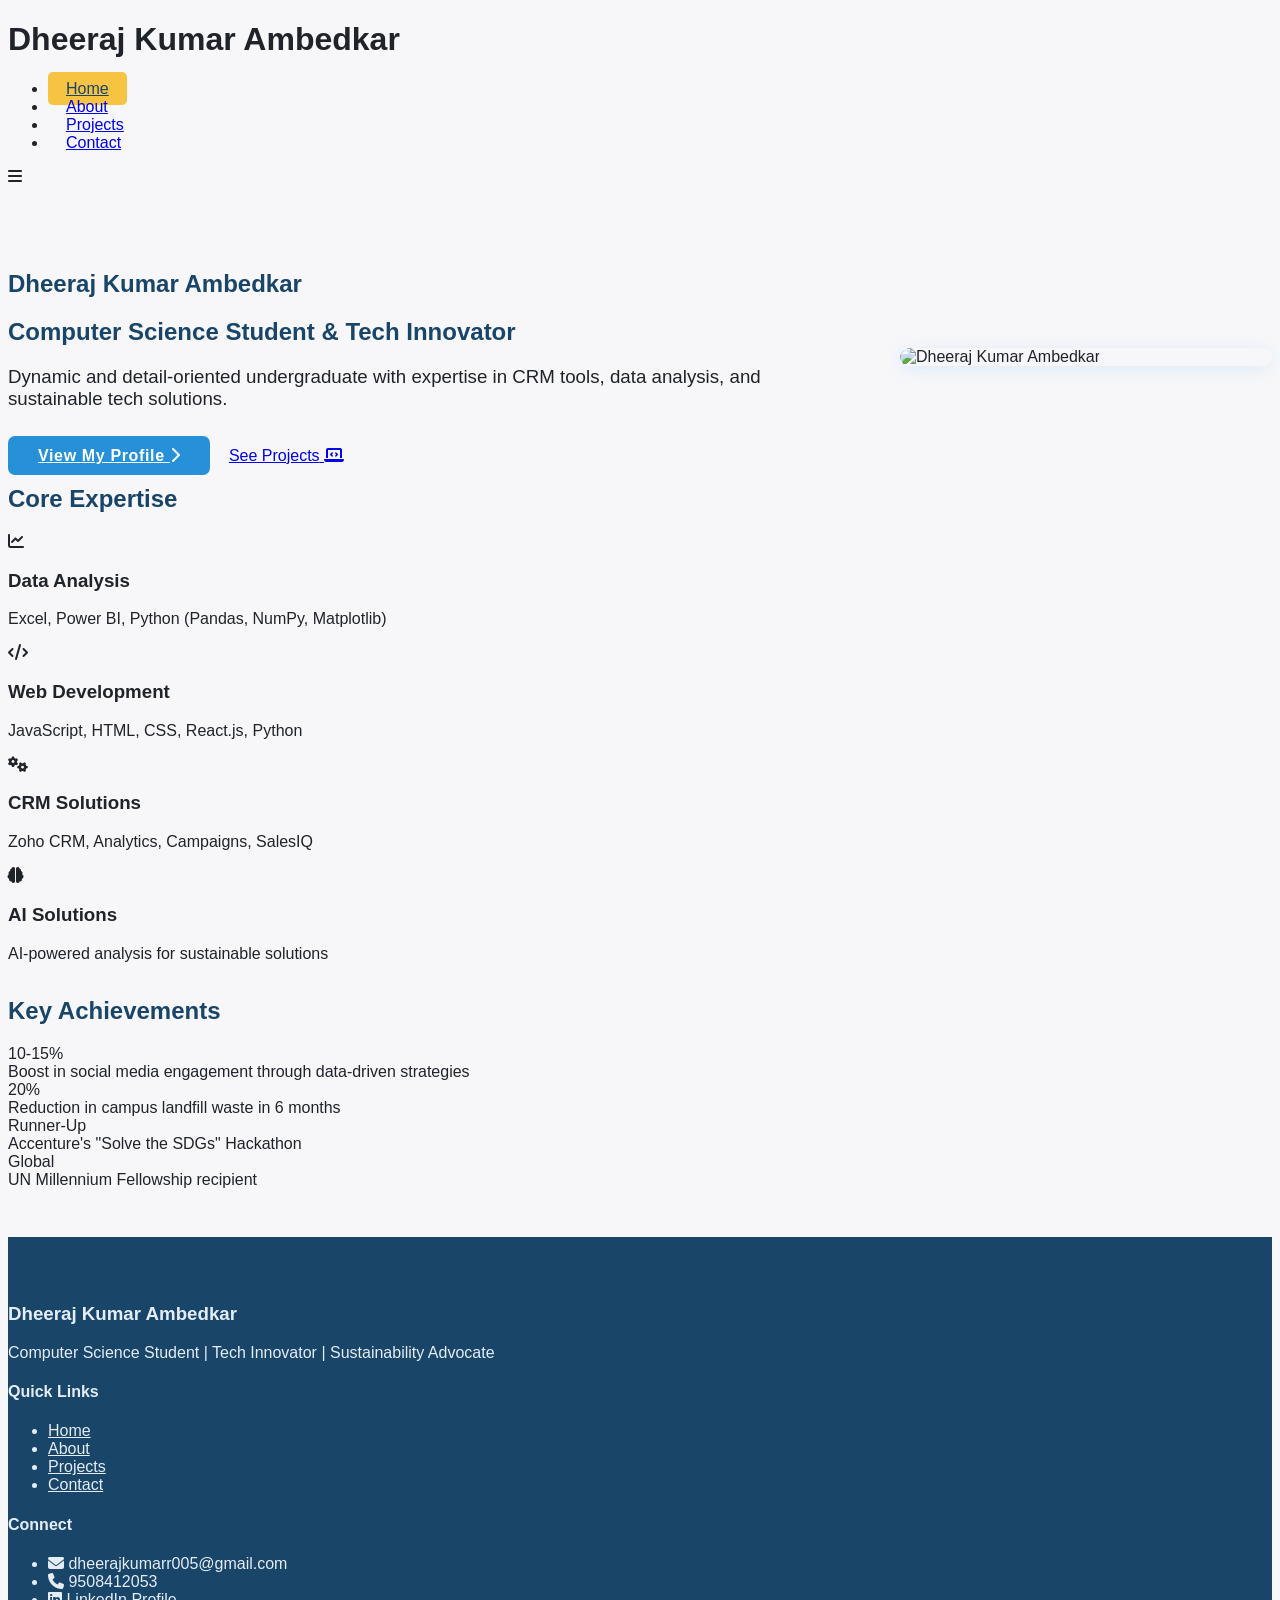
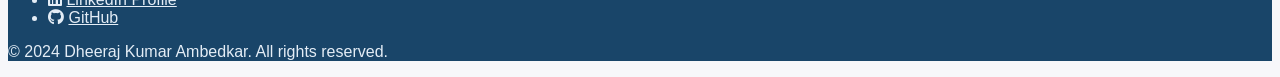
==== index.html @ 87bb470b "Home page overhaul: professional card layout for all hero, expertise, key achievements sections. Uni" ====
<!DOCTYPE html>
<html lang="en">
<head>
    <meta charset="UTF-8">
    <meta name="viewport" content="width=device-width, initial-scale=1.0">
    <title>Dheeraj Kumar Ambedkar | Portfolio</title>
    <link rel="stylesheet" href="https://cdnjs.cloudflare.com/ajax/libs/font-awesome/6.4.0/css/all.min.css">
    <link rel="stylesheet" href="css/style.css">
</head>
<body>
<header class="professional-header">
    <div class="container">
        <div id="branding">
            <h1><span class="highlight">Dheeraj Kumar</span> Ambedkar</h1>
        </div>
        <nav>
            <ul>
                <li class="current"><a href="index.html">Home</a></li>
                <li><a href="about.html">About</a></li>
                <li><a href="projects.html">Projects</a></li>
                <li><a href="contact.html">Contact</a></li>
            </ul>
        </nav>
        <div class="mobile-menu-toggle">
            <i class="fas fa-bars"></i>
        </div>
    </div>
</header>
<main>
    <section id="hero" class="card" style="margin-top: 64px;">
        <div class="container hero-section-flex" style="display:flex;flex-wrap:wrap;align-items:center;gap:48px;">
            <div class="hero-content" style="flex:1;min-width:280px;">
                <h1 class="section-title" style="margin-bottom: 0.7em;">Dheeraj Kumar Ambedkar</h1>
                <h2 style="color:#194569;">Computer Science Student & Tech Innovator</h2>
                <p class="hero-summary" style="font-size:1.17rem;margin-bottom:2em;">Dynamic and detail-oriented undergraduate with expertise in CRM tools, data analysis, and sustainable tech solutions.</p>
                <div class="hero-cta">
                    <a href="about.html" class="btn-primary btn-glow" style="margin-right:14px;"><span>View My Profile</span> <i class="fas fa-chevron-right"></i></a>
                    <a href="projects.html" class="btn-secondary btn-pulse"><span>See Projects</span> <i class="fas fa-laptop-code"></i></a>
                </div>
            </div>
            <div class="hero-image card" style="flex:1;min-width:200px;max-width:372px;padding:0;border-radius:22px;overflow:hidden;background:#f7f7fa;box-shadow:0 3px 18px rgba(38,145,217,0.13);">
                <img src="assets/image.jpg" alt="Dheeraj Kumar Ambedkar" class="profile-image" style="width:100%;object-fit:cover;height:318px;border-radius:16px;">
            </div>
        </div>
    </section>
    <section id="expertise">
        <div class="container">
            <h2 class="section-title">Core Expertise</h2>
            <div class="expertise-grid">
                <div class="expertise-card card">
                    <i class="fas fa-chart-line"></i>
                    <h3>Data Analysis</h3>
                    <p>Excel, Power BI, Python (Pandas, NumPy, Matplotlib)</p>
                </div>
                <div class="expertise-card card">
                    <i class="fas fa-code"></i>
                    <h3>Web Development</h3>
                    <p>JavaScript, HTML, CSS, React.js, Python</p>
                </div>
                <div class="expertise-card card">
                    <i class="fas fa-cogs"></i>
                    <h3>CRM Solutions</h3>
                    <p>Zoho CRM, Analytics, Campaigns, SalesIQ</p>
                </div>
                <div class="expertise-card card">
                    <i class="fas fa-brain"></i>
                    <h3>AI Solutions</h3>
                    <p>AI-powered analysis for sustainable solutions</p>
                </div>
            </div>
        </div>
    </section>
    <section id="achievements" class="dark-bg card" style="margin-top:34px;">
        <div class="container">
            <h2 class="section-title">Key Achievements</h2>
            <div class="achievements-grid">
                <div class="achievement-item card"><div class="achievement-number">10-15%</div><div class="achievement-text">Boost in social media engagement through data-driven strategies</div></div>
                <div class="achievement-item card"><div class="achievement-number">20%</div><div class="achievement-text">Reduction in campus landfill waste in 6 months</div></div>
                <div class="achievement-item card"><div class="achievement-number">Runner-Up</div><div class="achievement-text">Accenture's "Solve the SDGs" Hackathon</div></div>
                <div class="achievement-item card"><div class="achievement-number">Global</div><div class="achievement-text">UN Millennium Fellowship recipient</div></div>
            </div>
        </div>
    </section>
</main>
<footer class="professional-footer">
    <div class="container">
        <div class="footer-content">
            <div class="footer-about">
                <h3>Dheeraj Kumar Ambedkar</h3>
                <p>Computer Science Student | Tech Innovator | Sustainability Advocate</p>
            </div>
            <div class="footer-links">
                <h4>Quick Links</h4>
                <ul>
                    <li><a href="index.html">Home</a></li>
                    <li><a href="about.html">About</a></li>
                    <li><a href="projects.html">Projects</a></li>
                    <li><a href="contact.html">Contact</a></li>
                </ul>
            </div>
            <div class="footer-contact">
                <h4>Connect</h4>
                <ul>
                    <li><i class="fas fa-envelope"></i> dheerajkumarr005@gmail.com</li>
                    <li><i class="fas fa-phone"></i> 9508412053</li>
                    <li><i class="fab fa-linkedin"></i> <a href="https://www.linkedin.com/in/dheeraj-kumar-ambedkar-8b4850266/" target="_blank">LinkedIn Profile</a></li>
                    <li><i class="fab fa-github"></i> <a href="https://github.com/Dheeraj0053" target="_blank">GitHub</a></li>
                </ul>
            </div>
        </div>
        <div class="footer-copyright">
            <p>&copy; 2024 Dheeraj Kumar Ambedkar. All rights reserved.</p>
        </div>
    </div>
</footer>
<script src="js/script.js"></script>
</body>
</html>
---- css/style.css ----
/* --- Global Enhancements & Professional Theme --- */
:root {
  --primary-color: #194569;
  --secondary-color: #2691d9;
  --accent-gold: #f6c343;
  --soft-bg: #f7f7fa;
  --text-dark: #20232a;
  --badge-bg: #eaf1fb;
  --white: #fff;
}
html {
  scroll-behavior: smooth;
}
body {
  background: var(--soft-bg);
  color: var(--text-dark);
  font-family: 'Inter', 'Segoe UI', Arial, sans-serif;
}
/* Button Styles */
.btn-primary,
.btn-project {
  background: var(--secondary-color);
  color: var(--white);
  border-radius: 7px;
  border: none;
  padding: 11px 30px;
  font-weight: 700;
  letter-spacing: 0.04em;
  transition: background 0.2s, box-shadow 0.2s;
}
.btn-primary:hover,
.btn-project:hover {
  background: var(--accent-gold);
  color: var(--primary-color);
  box-shadow: 0 4px 16px rgba(25,69,105,0.10);
}
.section-title {
  color: var(--primary-color);
}
/* Navbar improvements for clarity */
.professional-header nav ul li a {
  padding: 8px 18px;
  border-radius: 5px;
}
.professional-header nav ul li.current a,
.professional-header nav ul li a:hover {
  background: var(--accent-gold);
  color: var(--primary-color);
}
/* --- Project Card Overhaul --- */
.enhanced-projects {
  display: grid;
  grid-template-columns: repeat(auto-fit, minmax(340px, 1fr));
  gap: 38px 32px;
  margin-top: 3rem;
}
.project-card.enhanced, .medium-project-card.enhanced {
  display: flex;
  flex-direction: row;
  background: var(--white);
  border-radius: 14px;
  box-shadow: 0 4px 30px rgba(25,69,105,0.10);
  overflow: hidden;
  transition: box-shadow 0.2s, transform 0.22s cubic-bezier(.34,1.6,.64,1);
}
.project-card.enhanced:hover, .medium-project-card.enhanced:hover {
  box-shadow: 0 8px 32px 3px rgba(38,145,217,0.12);
  transform: translateY(-6px) scale(1.01);
}
.project-card.enhanced .project-image, .medium-project-card.enhanced .project-image {
  width: 140px;
  height: auto;
  min-height: 200px;
  background: var(--soft-bg);
  display: flex;
  align-items: center;
  justify-content: center;
  border-radius: 0;
  flex-shrink: 0;
}
.project-card.enhanced .image-placeholder, .medium-project-card.enhanced .image-placeholder {
  width: 115px;
  height: 115px;
  border-radius: 17px;
  background: var(--badge-bg);
  margin: 15px 0;
}
.project-details {
  flex: 1;
  padding: 34px;
  display: flex;
  flex-direction: column;
  justify-content: center;
  min-width: 0;
}
.project-details h3 {
  font-family: 'Inter', Arial, sans-serif;
  font-size: 1.35rem;
  color: var(--primary-color);
  font-weight: 700;
  margin-bottom: .4em;
}
.project-meta {
  display: flex;
  gap: 16px;
  font-size: 1rem;
  color: var(--secondary-color);
  font-weight: 600;
  margin-bottom: 18px;
}
.project-description {
  color: #3b4766;
  font-size: 1.08rem;
  line-height: 1.6;
  margin-bottom: 1em;
}
.project-features ul {
  margin: 0 0 0.7em 1.5em;
  padding: 0;
  color: #274064;
  font-size: 1rem;
}
.project-technologies, .tech-tags {
  margin: .7em 0 .6em 0;
}
.tech-badge {
  display: inline-block;
  margin-right: 7px;
  margin-bottom: 4px;
  padding: 3.5px 13px;
  font-size: .93rem;
  border-radius: 9px;
  background: var(--badge-bg);
  color: var(--secondary-color);
  font-weight: 700;
}
.project-links a {
  margin-right: 12px;
  color: var(--secondary-color);
  font-weight: 600;
  text-decoration: none;
  padding: 4px 0;
  transition: color 0.17s, text-decoration 0.2s;
}
.project-links a:hover {
  color: var(--accent-gold);
  text-decoration: underline;
}
/* Section backgrounds */
.light-bg { background: var(--soft-bg); }
/* Footer is kept clean & simple */
.professional-footer {
  background: var(--primary-color);
  color: #e4edf6;
  margin-top: 3rem;
  padding-top: 3rem;
}
.footer-links a, .footer-contact a { color: #e4edf6; }
.footer-links a:hover, .footer-contact a:hover { color: var(--accent-gold); }
/* --- Responsive Improvements (Mobile/Tablet) --- */
@media (max-width: 1024px) {
  .enhanced-projects {
    grid-template-columns: 1fr;
  }
  .project-card.enhanced, .medium-project-card.enhanced {
    flex-direction: column;
    align-items: stretch;
  }
  .project-card.enhanced .project-image, .medium-project-card.enhanced .project-image {
    width: 100%;
    min-height: 160px;
    justify-content: center;
  }
  .project-details {
    padding: 24px;
  }
}
@media (max-width: 650px) {
  .project-details {
    padding: 14px;
  }
  .section-title {
    font-size: 1.35rem;
  }
}
/* Add override for previous cards */
.projects-grid:not(.enhanced-projects) .project-card, .projects-grid:not(.enhanced-projects) .medium-project-card {
  box-shadow: 0 2px 10px rgba(25,69,105,0.05);
  border-radius: 11px;
}
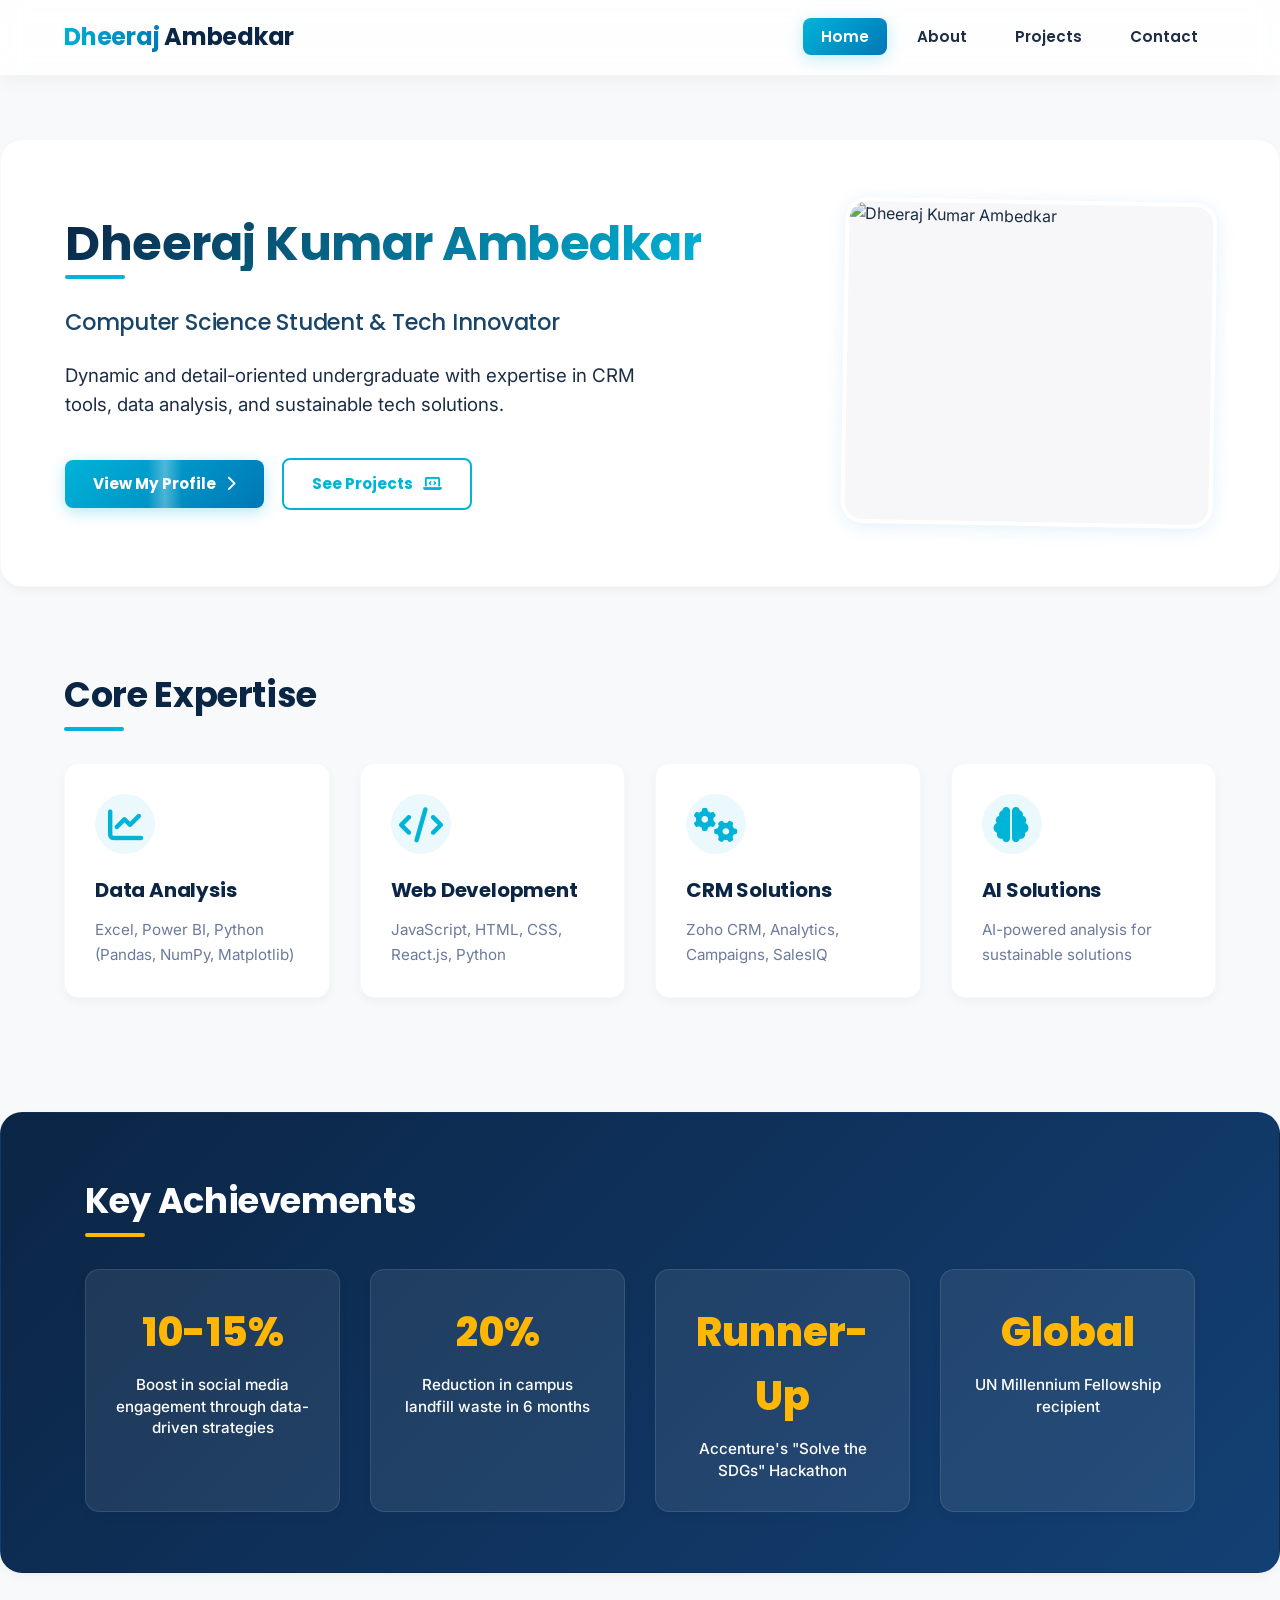
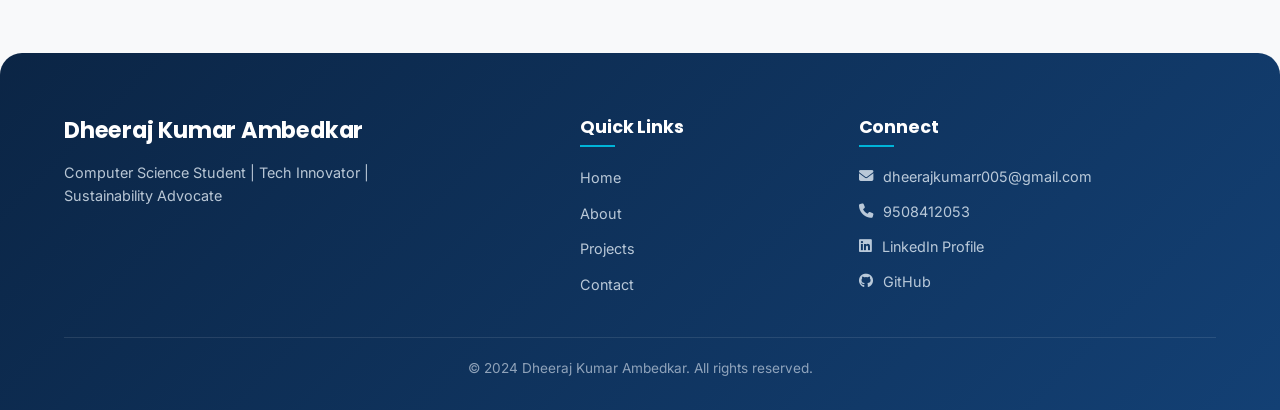
==== commit df869f38: "Initial portfolio commit" ====
--- a/index.html
+++ b/index.html
@@ -11,7 +11,7 @@
 <header class="professional-header">
     <div class="container">
         <div id="branding">
-            <h1><span class="highlight">Dheeraj Kumar</span> Ambedkar</h1>
+            <h1><span class="highlight">Dheeraj</span> Ambedkar</h1>
         </div>
         <nav>
             <ul>
--- a/css/style.css
+++ b/css/style.css
@@ -1,190 +1,1219 @@
-/* --- Global Enhancements & Professional Theme --- */
+/* ==========================================================================
+   🚀 DHEERAJ KUMAR AMBEDKAR - PORTFOLIO DESIGN SYSTEM & STYLESHEET
+   ========================================================================== */
+
+/* --- Google Font Import --- */
+@import url('https://fonts.googleapis.com/css2?family=Inter:wght@300;400;500;600;700;800&family=Poppins:wght@300;400;500;600;700;800&display=swap');
+
+/* --- Design Tokens & CSS Custom Properties --- */
 :root {
-  --primary-color: #194569;
-  --secondary-color: #2691d9;
-  --accent-gold: #f6c343;
-  --soft-bg: #f7f7fa;
-  --text-dark: #20232a;
+  --primary-color: #0b2545;        /* Deep Midnight Blue */
+  --primary-gradient: linear-gradient(135deg, #0b2545 0%, #134074 100%);
+  --secondary-color: #00b4d8;      /* Tech Cyan */
+  --secondary-gradient: linear-gradient(135deg, #00b4d8 0%, #0077b6 100%);
+  --accent-gold: #ffb703;          /* Warm Gold */
+  --text-dark: #1d2d44;            /* Slate Gray */
+  --text-light: #6c7a9c;           /* Muted Gray-Blue */
+  --soft-bg: #f8f9fa;              /* Light Premium Gray */
+  --card-bg: #ffffff;
+  --white: #ffffff;
+  
+  /* Gradients for Category Placeholder Images */
+  --gradient-sust: linear-gradient(135deg, #11998e 0%, #38ef7d 100%);     /* Sustainability - Emerald */
+  --gradient-ml: linear-gradient(135deg, #8a2be2 0%, #4a00e0 100%);       /* Machine Learning - Royal Violet */
+  --gradient-dl: linear-gradient(135deg, #f12711 0%, #f5af19 100%);       /* Deep Learning - Solar Orange */
+  --gradient-ds: linear-gradient(135deg, #ff007f 0%, #7f00ff 100%);       /* Data Science - Neon Magenta */
+  --gradient-web: linear-gradient(135deg, #00c6ff 0%, #0072ff 100%);      /* Web Dev - Cyber Blue */
+  --gradient-auto: linear-gradient(135deg, #f857a6 0%, #ff5858 100%);     /* Automation - Coral Sunset */
+
+  /* Glassmorphism Styles */
+  --glass-bg: rgba(255, 255, 255, 0.85);
+  --glass-border: rgba(255, 255, 255, 0.4);
   --badge-bg: #eaf1fb;
-  --white: #fff;
-}
+  
+  /* Utilities */
+  --border-radius-sm: 8px;
+  --border-radius-md: 14px;
+  --border-radius-lg: 22px;
+  --transition: all 0.3s cubic-bezier(0.4, 0, 0.2, 1);
+  --shadow-sm: 0 4px 10px rgba(11, 37, 69, 0.04);
+  --shadow-md: 0 10px 30px rgba(11, 37, 69, 0.08);
+  --shadow-lg: 0 20px 40px rgba(11, 37, 69, 0.12);
+}
+
+/* ==========================================================================
+   Base Elements & Global Layout
+   ========================================================================== */
+* {
+  box-sizing: border-box;
+  margin: 0;
+  padding: 0;
+}
+
 html {
   scroll-behavior: smooth;
 }
+
 body {
   background: var(--soft-bg);
   color: var(--text-dark);
-  font-family: 'Inter', 'Segoe UI', Arial, sans-serif;
-}
-/* Button Styles */
-.btn-primary,
-.btn-project {
+  font-family: 'Inter', sans-serif;
+  line-height: 1.6;
+  padding-top: 75px; /* Perfect clearance for fixed header */
+  overflow-x: hidden;
+}
+
+h1, h2, h3, h4, h5, h6 {
+  font-family: 'Poppins', sans-serif;
+  color: var(--primary-color);
+  font-weight: 700;
+  letter-spacing: -0.01em;
+}
+
+a {
+  color: var(--secondary-color);
+  text-decoration: none;
+  transition: var(--transition);
+}
+
+a:hover {
+  color: #0077b6;
+}
+
+ul {
+  list-style: none;
+}
+
+.container {
+  width: 100%;
+  max-width: 1200px;
+  margin: 0 auto;
+  padding: 0 24px;
+}
+
+/* Common Card Styling */
+.card {
+  background: var(--card-bg);
+  border-radius: var(--border-radius-md);
+  box-shadow: var(--shadow-sm);
+  padding: 30px;
+  border: 1px solid rgba(11, 37, 69, 0.03);
+  transition: var(--transition);
+}
+
+.card:hover {
+  transform: translateY(-4px);
+  box-shadow: var(--shadow-md);
+}
+
+section {
+  padding: 80px 0;
+}
+
+.section-title {
+  font-size: 2.2rem;
+  margin-bottom: 40px;
+  position: relative;
+  display: inline-block;
+}
+
+.section-title::after {
+  content: '';
+  position: absolute;
+  left: 0;
+  bottom: -8px;
+  width: 60px;
+  height: 4px;
   background: var(--secondary-color);
-  color: var(--white);
-  border-radius: 7px;
-  border: none;
-  padding: 11px 30px;
+  border-radius: 2px;
+}
+
+/* ==========================================================================
+    Frosted Glass Header & Navigation
+   ========================================================================== */
+.professional-header {
+  position: fixed;
+  top: 0;
+  left: 0;
+  width: 100%;
+  height: 75px;
+  background: var(--glass-bg);
+  backdrop-filter: blur(12px);
+  -webkit-backdrop-filter: blur(12px);
+  border-bottom: 1px solid var(--glass-border);
+  box-shadow: 0 4px 20px rgba(11, 37, 69, 0.05);
+  z-index: 1000;
+  display: flex;
+  align-items: center;
+}
+
+.professional-header .container {
+  display: flex;
+  justify-content: space-between;
+  align-items: center;
+  width: 100%;
+}
+
+#branding h1 {
+  font-size: 1.5rem;
   font-weight: 700;
-  letter-spacing: 0.04em;
-  transition: background 0.2s, box-shadow 0.2s;
-}
-.btn-primary:hover,
-.btn-project:hover {
-  background: var(--accent-gold);
   color: var(--primary-color);
-  box-shadow: 0 4px 16px rgba(25,69,105,0.10);
-}
-.section-title {
+  white-space: nowrap;
+}
+
+#branding h1 .highlight {
+  color: var(--secondary-color);
+  background: linear-gradient(120deg, var(--secondary-color) 0%, #0077b6 100%);
+  -webkit-background-clip: text;
+  -webkit-text-fill-color: transparent;
+}
+
+.professional-header nav {
+  display: flex;
+  align-items: center;
+}
+
+.professional-header nav ul {
+  display: flex;
+  gap: 12px;
+}
+
+.professional-header nav ul li a {
+  font-family: 'Poppins', sans-serif;
+  font-size: 0.95rem;
+  font-weight: 600;
+  color: var(--text-dark);
+  padding: 8px 18px;
+  border-radius: var(--border-radius-sm);
+  transition: var(--transition);
+}
+
+.professional-header nav ul li a:hover,
+.professional-header nav ul li.current a {
+  background: rgba(0, 180, 216, 0.1);
+  color: #0077b6;
+}
+
+.professional-header nav ul li.current a {
+  background: var(--secondary-gradient);
+  color: var(--white);
+  box-shadow: 0 4px 15px rgba(0, 180, 216, 0.25);
+}
+
+/* Mobile Menu Toggle button */
+.mobile-menu-toggle {
+  display: none;
+  font-size: 1.5rem;
+  cursor: pointer;
   color: var(--primary-color);
-}
-/* Navbar improvements for clarity */
-.professional-header nav ul li a {
-  padding: 8px 18px;
-  border-radius: 5px;
-}
-.professional-header nav ul li.current a,
-.professional-header nav ul li a:hover {
-  background: var(--accent-gold);
-  color: var(--primary-color);
-}
-/* --- Project Card Overhaul --- */
-.enhanced-projects {
-  display: grid;
-  grid-template-columns: repeat(auto-fit, minmax(340px, 1fr));
-  gap: 38px 32px;
-  margin-top: 3rem;
-}
-.project-card.enhanced, .medium-project-card.enhanced {
-  display: flex;
-  flex-direction: row;
-  background: var(--white);
-  border-radius: 14px;
-  box-shadow: 0 4px 30px rgba(25,69,105,0.10);
-  overflow: hidden;
-  transition: box-shadow 0.2s, transform 0.22s cubic-bezier(.34,1.6,.64,1);
-}
-.project-card.enhanced:hover, .medium-project-card.enhanced:hover {
-  box-shadow: 0 8px 32px 3px rgba(38,145,217,0.12);
-  transform: translateY(-6px) scale(1.01);
-}
-.project-card.enhanced .project-image, .medium-project-card.enhanced .project-image {
-  width: 140px;
-  height: auto;
-  min-height: 200px;
-  background: var(--soft-bg);
-  display: flex;
+  transition: var(--transition);
+}
+
+/* Mobile Navigation Dropdown */
+@media (max-width: 768px) {
+  .mobile-menu-toggle {
+    display: block;
+  }
+  
+  .professional-header nav {
+    position: absolute;
+    top: 75px;
+    left: 0;
+    width: 100%;
+    background: var(--card-bg);
+    border-bottom: 1px solid rgba(11, 37, 69, 0.08);
+    box-shadow: var(--shadow-md);
+    padding: 20px 24px;
+    display: none; /* Controlled by js active class */
+    flex-direction: column;
+    align-items: stretch;
+    z-index: 999;
+  }
+  
+  .professional-header nav.active {
+    display: flex;
+    animation: slideDown 0.3s ease forwards;
+  }
+  
+  .professional-header nav ul {
+    flex-direction: column;
+    gap: 10px;
+    width: 100%;
+  }
+  
+  .professional-header nav ul li a {
+    display: block;
+    width: 100%;
+    padding: 12px 16px;
+    text-align: center;
+  }
+}
+
+@keyframes slideDown {
+  from {
+    opacity: 0;
+    transform: translateY(-10px);
+  }
+  to {
+    opacity: 1;
+    transform: translateY(0);
+  }
+}
+
+/* ==========================================================================
+   CTA Buttons & Micro-Animations
+   ========================================================================== */
+.btn-primary, .btn-secondary, .btn-submit {
+  display: inline-flex;
   align-items: center;
   justify-content: center;
-  border-radius: 0;
-  flex-shrink: 0;
-}
-.project-card.enhanced .image-placeholder, .medium-project-card.enhanced .image-placeholder {
-  width: 115px;
-  height: 115px;
-  border-radius: 17px;
+  gap: 10px;
+  font-family: 'Poppins', sans-serif;
+  font-size: 0.95rem;
+  font-weight: 700;
+  padding: 12px 28px;
+  border-radius: var(--border-radius-sm);
+  border: none;
+  cursor: pointer;
+  transition: var(--transition);
+}
+
+.btn-primary {
+  background: var(--secondary-gradient);
+  color: var(--white);
+  box-shadow: 0 4px 15px rgba(0, 180, 216, 0.3);
+}
+
+.btn-primary:hover {
+  background: var(--primary-gradient);
+  box-shadow: 0 6px 20px rgba(11, 37, 69, 0.4);
+  transform: translateY(-2px);
+}
+
+.btn-secondary {
+  background: transparent;
+  color: var(--secondary-color);
+  border: 2px solid var(--secondary-color);
+}
+
+.btn-secondary:hover {
+  background: rgba(0, 180, 216, 0.05);
+  transform: translateY(-2px);
+}
+
+.btn-glow {
+  position: relative;
+  overflow: hidden;
+}
+
+.btn-glow::after {
+  content: '';
+  position: absolute;
+  top: -50%;
+  left: -50%;
+  width: 200%;
+  height: 200%;
+  background: linear-gradient(
+    45deg,
+    transparent 45%,
+    rgba(255, 255, 255, 0.3) 50%,
+    transparent 55%
+  );
+  transform: rotate(45deg);
+  transition: none;
+  animation: shine 3s infinite;
+}
+
+@keyframes shine {
+  0% { transform: translate(-50%, -50%) rotate(45deg); }
+  20% { transform: translate(150%, 150%) rotate(45deg); }
+  100% { transform: translate(150%, 150%) rotate(45deg); }
+}
+
+.btn-pulse {
+  animation: pulseShadow 2s infinite;
+}
+
+@keyframes pulseShadow {
+  0% { box-shadow: 0 0 0 0 rgba(0, 180, 216, 0.4); }
+  70% { box-shadow: 0 0 0 10px rgba(0, 180, 216, 0); }
+  100% { box-shadow: 0 0 0 0 rgba(0, 180, 216, 0); }
+}
+
+/* ==========================================================================
+   Home Page Sections
+   ========================================================================== */
+
+/* Hero Section */
+#hero {
+  background: var(--white);
+  border-radius: var(--border-radius-lg);
+  box-shadow: var(--shadow-sm);
+  padding: 60px 40px;
+  margin-top: 30px;
+  overflow: hidden;
+  border: 1px solid rgba(11, 37, 69, 0.03);
+}
+
+.hero-section-flex {
+  display: flex;
+  align-items: center;
+  gap: 48px;
+  flex-wrap: wrap;
+}
+
+.hero-content h1 {
+  font-size: 3rem;
+  line-height: 1.15;
+  margin-bottom: 15px;
+  background: linear-gradient(135deg, var(--primary-color) 0%, var(--secondary-color) 100%);
+  -webkit-background-clip: text;
+  -webkit-text-fill-color: transparent;
+}
+
+.hero-content h2 {
+  font-size: 1.4rem;
+  font-weight: 500;
+  color: var(--text-light);
+  margin-bottom: 20px;
+}
+
+.hero-summary {
+  font-size: 1.1rem;
+  color: var(--text-dark);
+  margin-bottom: 30px;
+  max-width: 600px;
+}
+
+.hero-image {
+  flex: 1;
+  min-width: 280px;
+  max-width: 380px;
+  border-radius: var(--border-radius-lg);
+  overflow: hidden;
+  box-shadow: var(--shadow-lg);
+  border: 4px solid var(--white);
+  transform: rotate(1deg);
+  transition: var(--transition);
+}
+
+.hero-image:hover {
+  transform: rotate(0deg) scale(1.03);
+}
+
+.hero-image img {
+  width: 100%;
+  height: 340px;
+  object-fit: cover;
+  display: block;
+}
+
+/* Expertise Grid */
+.expertise-grid {
+  display: grid;
+  grid-template-columns: repeat(auto-fit, minmax(260px, 1fr));
+  gap: 30px;
+}
+
+.expertise-card {
+  display: flex;
+  flex-direction: column;
+  align-items: flex-start;
+}
+
+.expertise-card i {
+  font-size: 2.2rem;
+  color: var(--secondary-color);
+  background: rgba(0, 180, 216, 0.08);
+  width: 60px;
+  height: 60px;
+  border-radius: 50%;
+  display: flex;
+  align-items: center;
+  justify-content: center;
+  margin-bottom: 20px;
+}
+
+.expertise-card h3 {
+  font-size: 1.25rem;
+  margin-bottom: 12px;
+}
+
+.expertise-card p {
+  color: var(--text-light);
+  font-size: 0.95rem;
+}
+
+/* Key Achievements Section */
+#achievements {
+  background: var(--primary-gradient);
+  color: var(--white);
+  border-radius: var(--border-radius-lg);
+  padding: 60px;
+}
+
+#achievements .section-title {
+  color: var(--white);
+}
+
+#achievements .section-title::after {
+  background: var(--accent-gold);
+}
+
+.achievements-grid {
+  display: grid;
+  grid-template-columns: repeat(auto-fit, minmax(220px, 1fr));
+  gap: 30px;
+}
+
+.achievement-item {
+  background: rgba(255, 255, 255, 0.08);
+  border: 1px solid rgba(255, 255, 255, 0.1);
+  padding: 30px;
+  border-radius: var(--border-radius-md);
+  text-align: center;
+  color: var(--white);
+}
+
+.achievement-item:hover {
+  background: rgba(255, 255, 255, 0.12);
+  transform: translateY(-5px);
+}
+
+.achievement-number {
+  font-family: 'Poppins', sans-serif;
+  font-size: 2.5rem;
+  font-weight: 800;
+  color: var(--accent-gold);
+  margin-bottom: 10px;
+}
+
+.achievement-text {
+  font-size: 0.95rem;
+  font-weight: 500;
+  line-height: 1.4;
+}
+
+/* ==========================================================================
+   About Page & Resume Layout
+   ========================================================================== */
+#resume-header {
+  background: var(--primary-gradient);
+  color: var(--white);
+  padding: 60px 0;
+  text-align: center;
+  border-radius: 0 0 var(--border-radius-lg) var(--border-radius-lg);
+}
+
+#resume-header h1 {
+  font-size: 2.8rem;
+  color: var(--white);
+  margin-bottom: 10px;
+}
+
+.resume-tagline {
+  font-size: 1.15rem;
+  color: var(--secondary-color);
+  font-weight: 500;
+  margin-bottom: 20px;
+}
+
+.resume-contact-info {
+  display: flex;
+  flex-wrap: wrap;
+  justify-content: center;
+  gap: 20px 30px;
+  font-size: 0.95rem;
+}
+
+.resume-contact-info a {
+  color: var(--white);
+  text-decoration: underline;
+}
+
+.resume-contact-info a:hover {
+  color: var(--accent-gold);
+}
+
+/* Work Experience Layout */
+.experience-list {
+  display: flex;
+  flex-direction: column;
+  gap: 24px;
+}
+
+.experience-item {
+  border-left: 4px solid var(--secondary-color);
+  padding-left: 24px;
+}
+
+.experience-item h3 {
+  font-size: 1.3rem;
+  margin-bottom: 6px;
+}
+
+.experience-meta {
+  display: flex;
+  justify-content: space-between;
+  flex-wrap: wrap;
+  gap: 8px;
+  margin-bottom: 15px;
+  font-weight: 500;
+}
+
+.experience-meta .company {
+  color: var(--secondary-color);
+  font-weight: 700;
+}
+
+.experience-meta .duration {
+  color: var(--text-light);
+}
+
+.experience-details ul {
+  list-style: disc;
+  margin-left: 20px;
+  margin-bottom: 15px;
+  color: var(--text-dark);
+  font-size: 0.95rem;
+}
+
+.tech-tags {
+  display: flex;
+  flex-wrap: wrap;
+  gap: 8px;
+  margin-top: 10px;
+}
+
+.tech-badge {
+  font-size: 0.85rem;
+  font-weight: 600;
+  padding: 4px 12px;
   background: var(--badge-bg);
-  margin: 15px 0;
-}
+  color: var(--text-dark);
+  border-radius: 50px;
+  transition: var(--transition);
+}
+
+.tech-badge:hover {
+  background: var(--secondary-color);
+  color: var(--white);
+}
+
+.education-item {
+  margin-bottom: 20px;
+}
+
+.education-item:last-child {
+  margin-bottom: 0;
+}
+
+.education-item h3 {
+  font-size: 1.15rem;
+  margin-bottom: 4px;
+}
+
+.education-item .institution {
+  color: var(--text-light);
+  font-size: 0.95rem;
+  font-weight: 500;
+}
+
+.competencies-grid {
+  display: grid;
+  grid-template-columns: repeat(auto-fit, minmax(180px, 1fr));
+  gap: 15px;
+}
+
+.competency-item {
+  background: var(--soft-bg);
+  padding: 12px 18px;
+  border-radius: var(--border-radius-sm);
+  text-align: center;
+  font-weight: 600;
+  font-size: 0.9rem;
+  color: var(--primary-color);
+  border: 1px solid rgba(11, 37, 69, 0.05);
+}
+
+/* Sidebar List Styles */
+.skills-section ul li {
+  position: relative;
+  padding-left: 20px;
+  margin-bottom: 10px;
+  font-size: 0.95rem;
+  color: var(--text-dark);
+}
+
+.skills-section ul li::before {
+  content: '⚡';
+  position: absolute;
+  left: 0;
+  top: 1px;
+  font-size: 0.85rem;
+}
+
+/* ==========================================================================
+   Projects Page Overhaul
+   ========================================================================== */
+#projects-hero {
+  background: var(--primary-gradient);
+  color: var(--white);
+  padding: 60px 0;
+  text-align: center;
+  border-radius: 0 0 var(--border-radius-lg) var(--border-radius-lg);
+}
+
+#projects-hero h1 {
+  font-size: 2.8rem;
+  color: var(--white);
+  margin-bottom: 10px;
+}
+
+#projects-hero p {
+  font-size: 1.15rem;
+  color: var(--secondary-color);
+  font-weight: 500;
+}
+
+.projects-grid {
+  display: grid;
+  grid-template-columns: repeat(auto-fit, minmax(320px, 1fr));
+  gap: 30px;
+  margin-top: 40px;
+}
+
+/* Unified Project Card Design */
+.project-card.enhanced, .medium-project-card.enhanced {
+  display: flex;
+  flex-direction: column;
+  background: var(--white);
+  border-radius: var(--border-radius-md);
+  box-shadow: var(--shadow-sm);
+  overflow: hidden;
+  border: 1px solid rgba(11, 37, 69, 0.04);
+  transition: var(--transition);
+}
+
+.project-card.enhanced:hover, .medium-project-card.enhanced:hover {
+  transform: translateY(-8px);
+  box-shadow: var(--shadow-lg);
+}
+
+/* Elegant CSS Category Gradient Covers */
+.project-image {
+  position: relative;
+  height: 200px;
+  width: 100%;
+  display: flex;
+  align-items: center;
+  justify-content: center;
+  overflow: hidden;
+}
+
+.project-image-sustainability { background: var(--gradient-sust); }
+.project-image-ml { background: var(--gradient-ml); }
+.project-image-dl { background: var(--gradient-dl); }
+.project-image-ds { background: var(--gradient-ds); }
+.project-image-web { background: var(--gradient-web); }
+.project-image-automation { background: var(--gradient-auto); }
+
+.project-image::before {
+  content: '';
+  position: absolute;
+  top: 0;
+  left: 0;
+  width: 100%;
+  height: 100%;
+  background: rgba(255, 255, 255, 0.05);
+  backdrop-filter: blur(1px);
+  transition: var(--transition);
+}
+
+.project-card.enhanced:hover .project-image::before,
+.medium-project-card.enhanced:hover .project-image::before {
+  background: rgba(0, 0, 0, 0.15);
+}
+
+.image-placeholder {
+  z-index: 1;
+  display: flex;
+  align-items: center;
+  justify-content: center;
+  width: 100%;
+  height: 100%;
+}
+
+.project-icon {
+  font-size: 4rem;
+  color: rgba(255, 255, 255, 0.85);
+  filter: drop-shadow(0 8px 15px rgba(0, 0, 0, 0.15));
+  transition: var(--transition);
+  animation: floatIcon 4s ease-in-out infinite;
+}
+
+.project-card.enhanced:hover .project-icon,
+.medium-project-card.enhanced:hover .project-icon {
+  transform: scale(1.15) rotate(5deg);
+  color: var(--white);
+}
+
+@keyframes floatIcon {
+  0% { transform: translateY(0px); }
+  50% { transform: translateY(-8px); }
+  100% { transform: translateY(0px); }
+}
+
 .project-details {
   flex: 1;
-  padding: 34px;
+  padding: 28px;
   display: flex;
   flex-direction: column;
-  justify-content: center;
-  min-width: 0;
-}
+}
+
 .project-details h3 {
-  font-family: 'Inter', Arial, sans-serif;
-  font-size: 1.35rem;
+  font-size: 1.25rem;
+  line-height: 1.4;
+  margin-bottom: 8px;
   color: var(--primary-color);
   font-weight: 700;
-  margin-bottom: .4em;
-}
+}
+
 .project-meta {
   display: flex;
+  gap: 12px;
+  font-size: 0.85rem;
+  font-weight: 600;
+  color: var(--secondary-color);
+  margin-bottom: 14px;
+}
+
+.project-category {
+  text-transform: uppercase;
+  letter-spacing: 0.05em;
+}
+
+.project-date {
+  color: var(--text-light);
+}
+
+.project-description {
+  color: var(--text-dark);
+  font-size: 0.95rem;
+  line-height: 1.5;
+  margin-bottom: 16px;
+  flex-grow: 1;
+}
+
+.project-features {
+  margin-bottom: 16px;
+}
+
+.project-features ul {
+  list-style: none;
+  padding: 0;
+  margin: 0;
+}
+
+.project-features ul li {
+  position: relative;
+  padding-left: 18px;
+  font-size: 0.88rem;
+  color: var(--text-dark);
+  margin-bottom: 6px;
+}
+
+.project-features ul li::before {
+  content: '✓';
+  position: absolute;
+  left: 0;
+  color: var(--secondary-color);
+  font-weight: 800;
+}
+
+.project-technologies {
+  display: flex;
+  flex-wrap: wrap;
+  gap: 6px;
+  margin-bottom: 20px;
+}
+
+.project-links {
+  margin-top: auto;
+  border-top: 1px solid rgba(11, 37, 69, 0.06);
+  padding-top: 15px;
+  display: flex;
+}
+
+.project-links a {
+  font-size: 0.95rem;
+  font-weight: 700;
+  color: var(--secondary-color);
+  display: inline-flex;
+  align-items: center;
+  gap: 6px;
+}
+
+.project-links a:hover {
+  color: var(--primary-color);
+}
+
+/* Light Background Section helper */
+.light-bg {
+  background: rgba(11, 37, 69, 0.02);
+}
+
+/* CTA inside projects */
+#project-cta {
+  background: var(--white);
+  border-radius: var(--border-radius-lg);
+  padding: 60px;
+  text-align: center;
+  box-shadow: var(--shadow-sm);
+  margin-top: 40px;
+}
+
+#project-cta h2 {
+  font-size: 2rem;
+  margin-bottom: 12px;
+}
+
+#project-cta p {
+  color: var(--text-light);
+  max-width: 600px;
+  margin: 0 auto 24px auto;
+}
+
+/* ==========================================================================
+   Contact Page Layout
+   ========================================================================== */
+#contact-hero {
+  background: var(--primary-gradient);
+  color: var(--white);
+  padding: 60px 0;
+  text-align: center;
+  border-radius: 0 0 var(--border-radius-lg) var(--border-radius-lg);
+}
+
+#contact-hero h1 {
+  font-size: 2.8rem;
+  color: var(--white);
+  margin-bottom: 10px;
+}
+
+#contact-hero p {
+  font-size: 1.15rem;
+  color: var(--secondary-color);
+  font-weight: 500;
+}
+
+.contact-container {
+  display: flex;
+  flex-wrap: wrap;
+  gap: 40px;
+  margin-top: 40px;
+}
+
+.contact-form-container {
+  flex: 2;
+  min-width: 320px;
+}
+
+.contact-form {
+  display: flex;
+  flex-direction: column;
+  gap: 20px;
+}
+
+.form-group {
+  display: flex;
+  flex-direction: column;
+  gap: 8px;
+}
+
+.form-group label {
+  font-size: 0.9rem;
+  font-weight: 700;
+  color: var(--primary-color);
+}
+
+.form-group input,
+.form-group textarea {
+  width: 100%;
+  padding: 12px 16px;
+  border-radius: var(--border-radius-sm);
+  border: 1px solid rgba(11, 37, 69, 0.15);
+  background: var(--soft-bg);
+  font-family: inherit;
+  font-size: 0.95rem;
+  color: var(--text-dark);
+  transition: var(--transition);
+}
+
+.form-group input:focus,
+.form-group textarea:focus {
+  outline: none;
+  border-color: var(--secondary-color);
+  background: var(--white);
+  box-shadow: 0 0 0 3px rgba(0, 180, 216, 0.15);
+}
+
+.form-group textarea {
+  min-height: 150px;
+  resize: vertical;
+}
+
+.btn-submit {
+  background: var(--secondary-gradient);
+  color: var(--white);
+  align-self: flex-start;
+  padding: 14px 35px;
+  box-shadow: 0 4px 15px rgba(0, 180, 216, 0.3);
+}
+
+.btn-submit:hover {
+  background: var(--primary-gradient);
+  transform: translateY(-2px);
+}
+
+.contact-info-container {
+  flex: 1;
+  min-width: 280px;
+  display: flex;
+  flex-direction: column;
+  gap: 24px;
+}
+
+.contact-info-card h3 {
+  font-size: 1.25rem;
+  margin-bottom: 20px;
+  border-bottom: 2px solid rgba(11, 37, 69, 0.05);
+  padding-bottom: 10px;
+}
+
+.contact-info-item {
+  display: flex;
   gap: 16px;
-  font-size: 1rem;
+  margin-bottom: 20px;
+  align-items: flex-start;
+}
+
+.contact-info-item:last-child {
+  margin-bottom: 0;
+}
+
+.contact-info-item i {
+  font-size: 1.3rem;
   color: var(--secondary-color);
-  font-weight: 600;
+  background: rgba(0, 180, 216, 0.08);
+  width: 44px;
+  height: 44px;
+  border-radius: 50%;
+  display: flex;
+  align-items: center;
+  justify-content: center;
+  flex-shrink: 0;
+}
+
+.contact-info-text h4 {
+  font-size: 0.95rem;
+  color: var(--primary-color);
+  margin-bottom: 4px;
+}
+
+.contact-info-text p {
+  font-size: 0.9rem;
+  color: var(--text-light);
+}
+
+.social-links {
+  display: flex;
+  gap: 12px;
+}
+
+.social-links a {
+  display: flex;
+  align-items: center;
+  justify-content: center;
+  width: 42px;
+  height: 42px;
+  background: var(--soft-bg);
+  border-radius: 50%;
+  color: var(--primary-color);
+  font-size: 1.1rem;
+  border: 1px solid rgba(11, 37, 69, 0.05);
+}
+
+.social-links a:hover {
+  background: var(--secondary-gradient);
+  color: var(--white);
+  transform: scale(1.1);
+  box-shadow: 0 4px 10px rgba(0, 180, 216, 0.2);
+}
+
+/* ==========================================================================
+   Footer Component
+   ========================================================================== */
+.professional-footer {
+  background: var(--primary-gradient);
+  color: #e4edf6;
+  margin-top: 80px;
+  padding: 60px 0 30px 0;
+  border-radius: var(--border-radius-lg) var(--border-radius-lg) 0 0;
+}
+
+.footer-content {
+  display: grid;
+  grid-template-columns: 2fr 1fr 1.5fr;
+  gap: 40px;
+  margin-bottom: 40px;
+}
+
+@media (max-width: 768px) {
+  .footer-content {
+    grid-template-columns: 1fr;
+    gap: 30px;
+  }
+}
+
+.footer-about h3 {
+  color: var(--white);
+  font-size: 1.4rem;
+  margin-bottom: 12px;
+}
+
+.footer-about p {
+  font-size: 0.9rem;
+  max-width: 320px;
+  color: rgba(228, 237, 246, 0.8);
+}
+
+.footer-links h4,
+.footer-contact h4 {
+  color: var(--white);
+  font-size: 1.1rem;
   margin-bottom: 18px;
-}
-.project-description {
-  color: #3b4766;
-  font-size: 1.08rem;
-  line-height: 1.6;
-  margin-bottom: 1em;
-}
-.project-features ul {
-  margin: 0 0 0.7em 1.5em;
-  padding: 0;
-  color: #274064;
-  font-size: 1rem;
-}
-.project-technologies, .tech-tags {
-  margin: .7em 0 .6em 0;
-}
-.tech-badge {
-  display: inline-block;
-  margin-right: 7px;
-  margin-bottom: 4px;
-  padding: 3.5px 13px;
-  font-size: .93rem;
-  border-radius: 9px;
-  background: var(--badge-bg);
-  color: var(--secondary-color);
-  font-weight: 700;
-}
-.project-links a {
-  margin-right: 12px;
-  color: var(--secondary-color);
-  font-weight: 600;
-  text-decoration: none;
-  padding: 4px 0;
-  transition: color 0.17s, text-decoration 0.2s;
-}
-.project-links a:hover {
+  position: relative;
+  padding-bottom: 6px;
+}
+
+.footer-links h4::after,
+.footer-contact h4::after {
+  content: '';
+  position: absolute;
+  left: 0;
+  bottom: 0;
+  width: 35px;
+  height: 2px;
+  background: var(--secondary-color);
+}
+
+.footer-links ul {
+  display: flex;
+  flex-direction: column;
+  gap: 10px;
+}
+
+.footer-links ul li a {
+  color: rgba(228, 237, 246, 0.8);
+  font-size: 0.9rem;
+  transition: var(--transition);
+}
+
+.footer-links ul li a:hover {
   color: var(--accent-gold);
-  text-decoration: underline;
-}
-/* Section backgrounds */
-.light-bg { background: var(--soft-bg); }
-/* Footer is kept clean & simple */
-.professional-footer {
-  background: var(--primary-color);
-  color: #e4edf6;
-  margin-top: 3rem;
-  padding-top: 3rem;
-}
-.footer-links a, .footer-contact a { color: #e4edf6; }
-.footer-links a:hover, .footer-contact a:hover { color: var(--accent-gold); }
-/* --- Responsive Improvements (Mobile/Tablet) --- */
+  padding-left: 4px;
+}
+
+.footer-contact ul {
+  display: flex;
+  flex-direction: column;
+  gap: 12px;
+}
+
+.footer-contact ul li {
+  font-size: 0.9rem;
+  display: flex;
+  align-items: center;
+  gap: 10px;
+  color: rgba(228, 237, 246, 0.8);
+}
+
+.footer-contact ul li a {
+  color: rgba(228, 237, 246, 0.8);
+}
+
+.footer-contact ul li a:hover {
+  color: var(--accent-gold);
+}
+
+.footer-copyright {
+  border-top: 1px solid rgba(255, 255, 255, 0.1);
+  padding-top: 20px;
+  text-align: center;
+  font-size: 0.85rem;
+  color: rgba(228, 237, 246, 0.6);
+}
+
+/* ==========================================================================
+   Responsive Queries & Utilities
+   ========================================================================== */
 @media (max-width: 1024px) {
-  .enhanced-projects {
-    grid-template-columns: 1fr;
-  }
-  .project-card.enhanced, .medium-project-card.enhanced {
+  #hero {
+    padding: 40px 30px;
+  }
+  
+  .hero-content h1 {
+    font-size: 2.5rem;
+  }
+}
+
+@media (max-width: 768px) {
+  section {
+    padding: 60px 0;
+  }
+  
+  .section-title {
+    font-size: 1.8rem;
+  }
+  
+  #hero {
+    text-align: center;
+    padding: 30px 20px;
+  }
+  
+  .hero-section-flex {
+    flex-direction: column-reverse;
+    gap: 30px;
+  }
+  
+  .hero-image {
+    max-width: 280px;
+    margin: 0 auto;
+  }
+  
+  .hero-cta {
+    display: flex;
     flex-direction: column;
-    align-items: stretch;
-  }
-  .project-card.enhanced .project-image, .medium-project-card.enhanced .project-image {
+    gap: 12px;
+  }
+  
+  .hero-cta a {
+    margin-right: 0 !is-important;
     width: 100%;
-    min-height: 160px;
-    justify-content: center;
-  }
-  .project-details {
-    padding: 24px;
-  }
-}
-@media (max-width: 650px) {
-  .project-details {
-    padding: 14px;
-  }
-  .section-title {
-    font-size: 1.35rem;
-  }
-}
-/* Add override for previous cards */
-.projects-grid:not(.enhanced-projects) .project-card, .projects-grid:not(.enhanced-projects) .medium-project-card {
-  box-shadow: 0 2px 10px rgba(25,69,105,0.05);
-  border-radius: 11px;
+  }
+
+  .resume-content .container {
+    flex-direction: column !important;
+  }
+  
+  aside.resume-sidebar {
+    max-width: 100% !important;
+    width: 100%;
+  }
+  
+  .experience-meta {
+    flex-direction: column;
+    gap: 4px;
+  }
 }
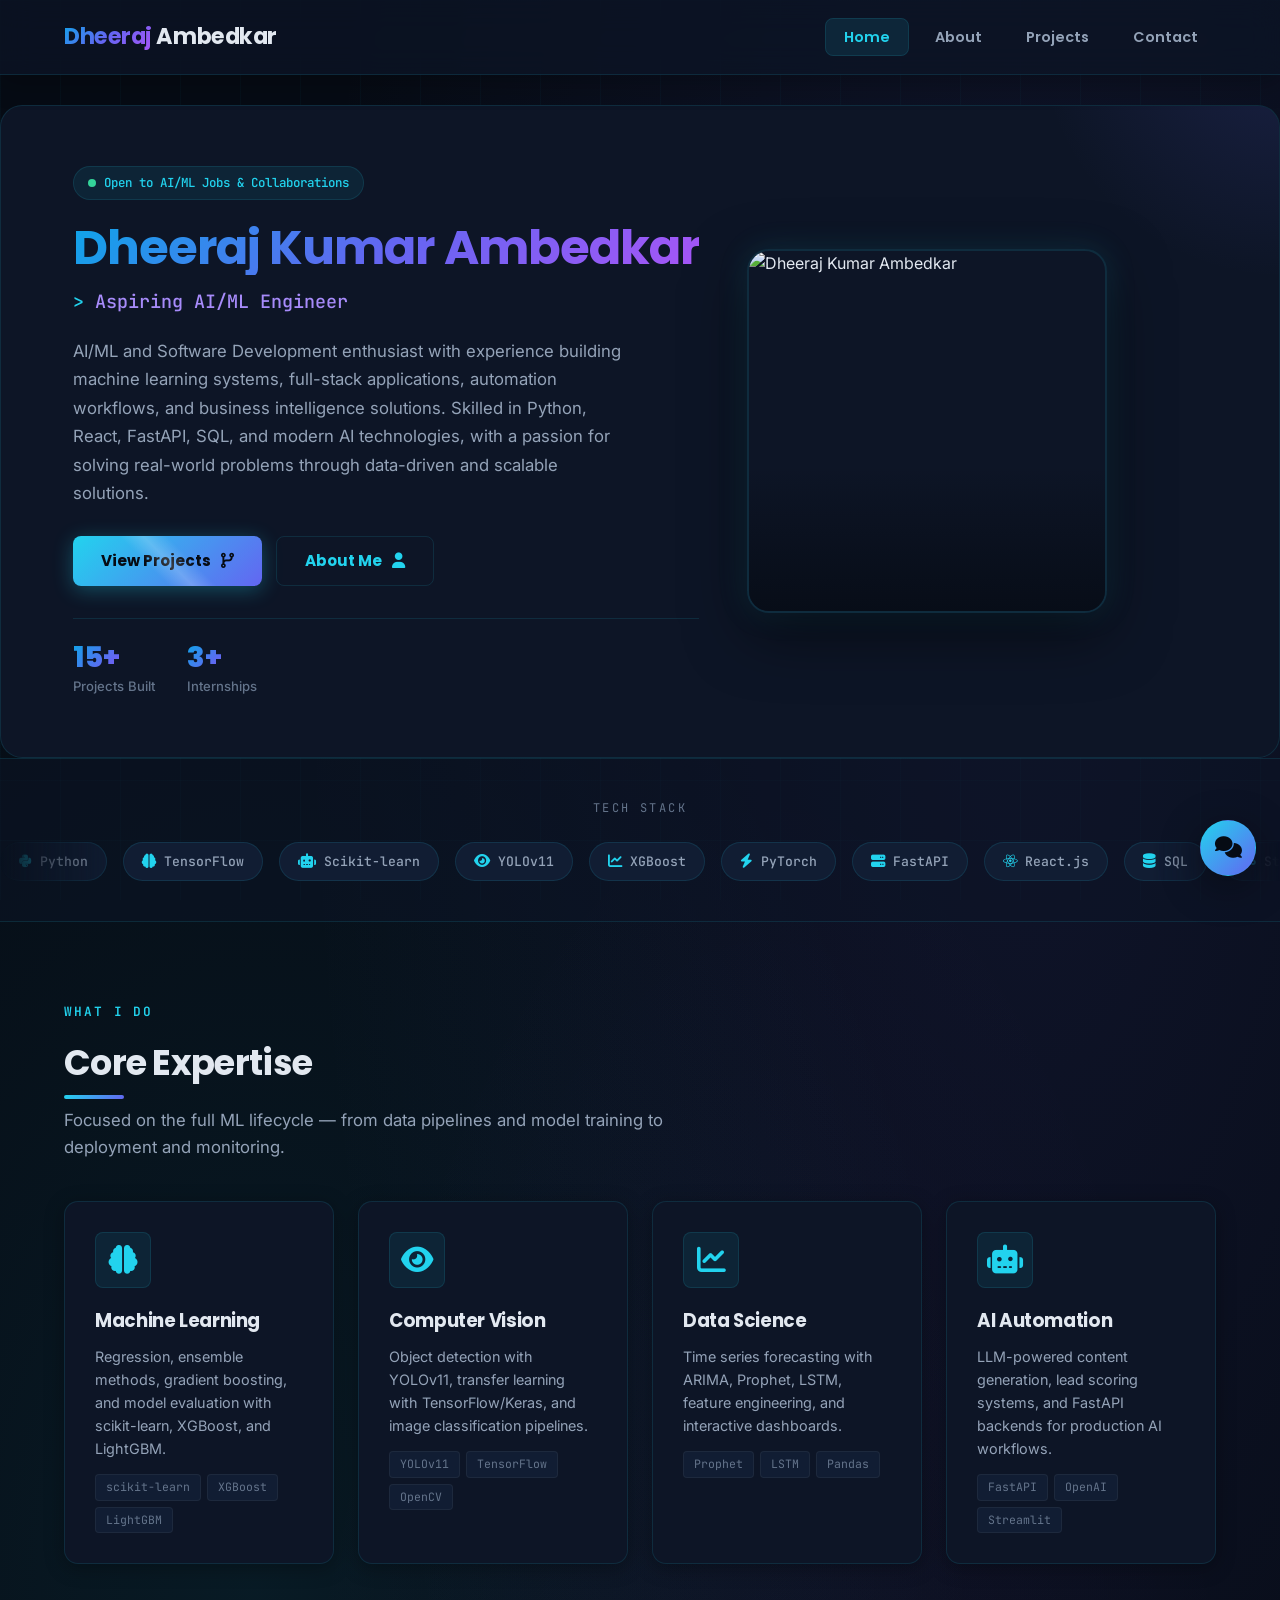
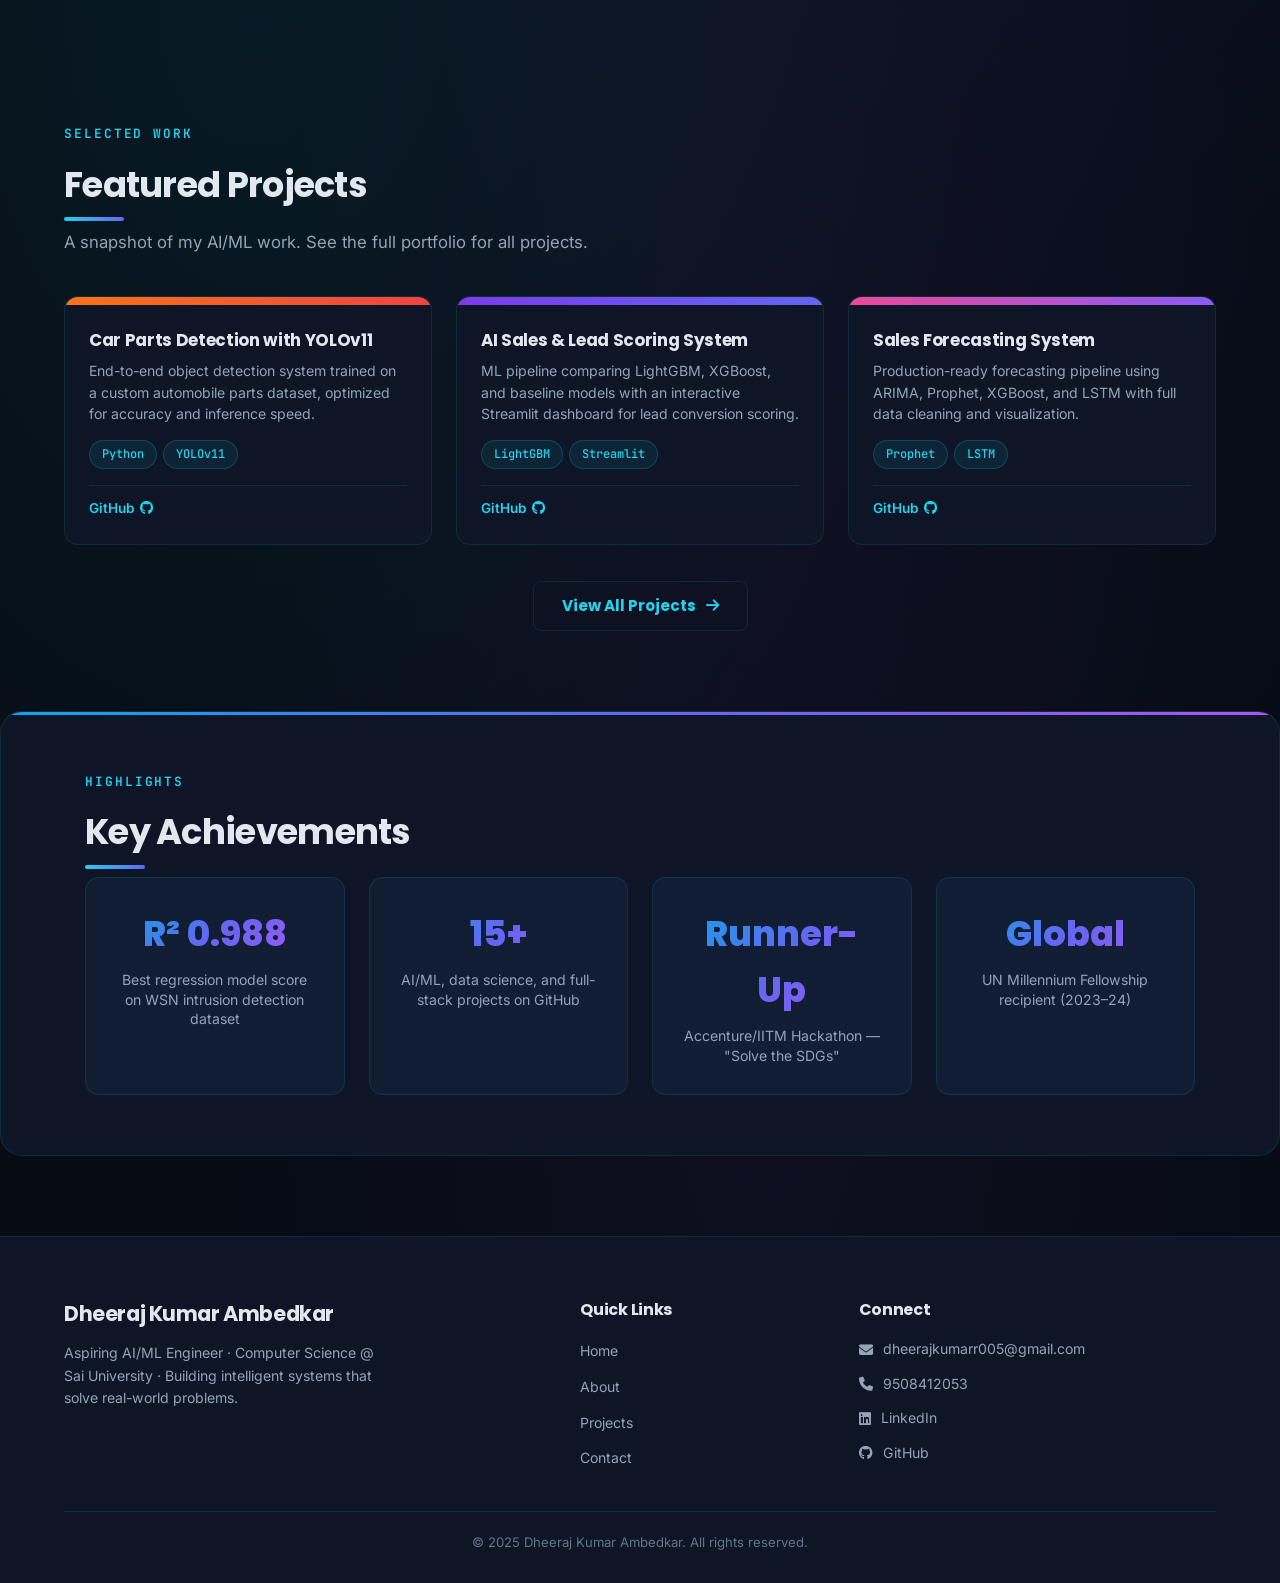
==== commit 11b989da: "Updated portfolio website" ====
--- a/index.html
+++ b/index.html
@@ -3,9 +3,10 @@
 <head>
     <meta charset="UTF-8">
     <meta name="viewport" content="width=device-width, initial-scale=1.0">
-    <title>Dheeraj Kumar Ambedkar | Portfolio</title>
+    <title>Dheeraj Kumar Ambedkar | AI/ML Engineer</title>
     <link rel="stylesheet" href="https://cdnjs.cloudflare.com/ajax/libs/font-awesome/6.4.0/css/all.min.css">
     <link rel="stylesheet" href="css/style.css">
+    <link rel="stylesheet" href="css/chat-widget.css">
 </head>
 <body>
 <header class="professional-header">
@@ -26,68 +27,203 @@
         </div>
     </div>
 </header>
+
 <main>
-    <section id="hero" class="card" style="margin-top: 64px;">
-        <div class="container hero-section-flex" style="display:flex;flex-wrap:wrap;align-items:center;gap:48px;">
-            <div class="hero-content" style="flex:1;min-width:280px;">
-                <h1 class="section-title" style="margin-bottom: 0.7em;">Dheeraj Kumar Ambedkar</h1>
-                <h2 style="color:#194569;">Computer Science Student & Tech Innovator</h2>
-                <p class="hero-summary" style="font-size:1.17rem;margin-bottom:2em;">Dynamic and detail-oriented undergraduate with expertise in CRM tools, data analysis, and sustainable tech solutions.</p>
+    <section id="hero">
+        <div class="container hero-section-flex">
+            <div class="hero-content">
+                <div class="hero-badge">
+                    <span class="pulse-dot"></span>
+                    Open to AI/ML Jobs & Collaborations
+                </div>
+                <h1 class="gradient-text">Dheeraj Kumar Ambedkar</h1>
+                <p class="hero-role" id="typing-text">Aspiring AI/ML Engineer</p>
+                <p class="hero-summary">AI/ML and Software Development enthusiast with experience building machine learning systems, full-stack applications, automation workflows, and business intelligence solutions. Skilled in Python, React, FastAPI, SQL, and modern AI technologies, with a passion for solving real-world problems through data-driven and scalable solutions.</p>
                 <div class="hero-cta">
-                    <a href="about.html" class="btn-primary btn-glow" style="margin-right:14px;"><span>View My Profile</span> <i class="fas fa-chevron-right"></i></a>
-                    <a href="projects.html" class="btn-secondary btn-pulse"><span>See Projects</span> <i class="fas fa-laptop-code"></i></a>
-                </div>
-            </div>
-            <div class="hero-image card" style="flex:1;min-width:200px;max-width:372px;padding:0;border-radius:22px;overflow:hidden;background:#f7f7fa;box-shadow:0 3px 18px rgba(38,145,217,0.13);">
-                <img src="assets/image.jpg" alt="Dheeraj Kumar Ambedkar" class="profile-image" style="width:100%;object-fit:cover;height:318px;border-radius:16px;">
-            </div>
-        </div>
-    </section>
+                    <a href="projects.html" class="btn-primary btn-glow"><span>View Projects</span> <i class="fas fa-code-branch"></i></a>
+                    <a href="about.html" class="btn-secondary"><span>About Me</span> <i class="fas fa-user"></i></a>
+                </div>
+                <div class="hero-stats">
+                    <div class="hero-stat">
+                        <div class="stat-number" data-count="15">0</div>
+                        <div class="stat-label">Projects Built</div>
+                    </div>
+                    <div class="hero-stat">
+                        <div class="stat-number" data-count="3">0</div>
+                        <div class="stat-label">Internships</div>
+                    </div>
+                </div>
+            </div>
+            <div class="hero-image">
+                <div class="hero-image-glow"></div>
+                <div class="hero-image-frame">
+                    <img src="assets/image.jpg" alt="Dheeraj Kumar Ambedkar">
+                </div>
+            </div>
+        </div>
+    </section>
+
+    <section class="tech-stack-section">
+        <div class="tech-stack-label">Tech Stack</div>
+        <div class="tech-marquee">
+            <div class="tech-marquee-track">
+                <span class="tech-pill"><i class="fab fa-python"></i> Python</span>
+                <span class="tech-pill"><i class="fas fa-brain"></i> TensorFlow</span>
+                <span class="tech-pill"><i class="fas fa-robot"></i> Scikit-learn</span>
+                <span class="tech-pill"><i class="fas fa-eye"></i> YOLOv11</span>
+                <span class="tech-pill"><i class="fas fa-chart-line"></i> XGBoost</span>
+                <span class="tech-pill"><i class="fas fa-bolt"></i> PyTorch</span>
+                <span class="tech-pill"><i class="fas fa-server"></i> FastAPI</span>
+                <span class="tech-pill"><i class="fab fa-react"></i> React.js</span>
+                <span class="tech-pill"><i class="fas fa-database"></i> SQL</span>
+                <span class="tech-pill"><i class="fas fa-wind"></i> Streamlit</span>
+                <span class="tech-pill"><i class="fas fa-microchip"></i> OpenCV</span>
+                <span class="tech-pill"><i class="fas fa-cloud"></i> OpenAI API</span>
+                <span class="tech-pill"><i class="fab fa-python"></i> Python</span>
+                <span class="tech-pill"><i class="fas fa-brain"></i> TensorFlow</span>
+                <span class="tech-pill"><i class="fas fa-robot"></i> Scikit-learn</span>
+                <span class="tech-pill"><i class="fas fa-eye"></i> YOLOv11</span>
+                <span class="tech-pill"><i class="fas fa-chart-line"></i> XGBoost</span>
+                <span class="tech-pill"><i class="fas fa-bolt"></i> PyTorch</span>
+                <span class="tech-pill"><i class="fas fa-server"></i> FastAPI</span>
+                <span class="tech-pill"><i class="fab fa-react"></i> React.js</span>
+                <span class="tech-pill"><i class="fas fa-database"></i> SQL</span>
+                <span class="tech-pill"><i class="fas fa-wind"></i> Streamlit</span>
+                <span class="tech-pill"><i class="fas fa-microchip"></i> OpenCV</span>
+                <span class="tech-pill"><i class="fas fa-cloud"></i> OpenAI API</span>
+            </div>
+        </div>
+    </section>
+
     <section id="expertise">
         <div class="container">
+            <span class="section-label">What I Do</span>
             <h2 class="section-title">Core Expertise</h2>
+            <p class="section-subtitle">Focused on the full ML lifecycle — from data pipelines and model training to deployment and monitoring.</p>
             <div class="expertise-grid">
-                <div class="expertise-card card">
+                <div class="expertise-card card fade-in">
+                    <i class="fas fa-brain"></i>
+                    <h3>Machine Learning</h3>
+                    <p>Regression, ensemble methods, gradient boosting, and model evaluation with scikit-learn, XGBoost, and LightGBM.</p>
+                    <div class="expertise-tags">
+                        <span>scikit-learn</span><span>XGBoost</span><span>LightGBM</span>
+                    </div>
+                </div>
+                <div class="expertise-card card fade-in">
+                    <i class="fas fa-eye"></i>
+                    <h3>Computer Vision</h3>
+                    <p>Object detection with YOLOv11, transfer learning with TensorFlow/Keras, and image classification pipelines.</p>
+                    <div class="expertise-tags">
+                        <span>YOLOv11</span><span>TensorFlow</span><span>OpenCV</span>
+                    </div>
+                </div>
+                <div class="expertise-card card fade-in">
                     <i class="fas fa-chart-line"></i>
-                    <h3>Data Analysis</h3>
-                    <p>Excel, Power BI, Python (Pandas, NumPy, Matplotlib)</p>
-                </div>
-                <div class="expertise-card card">
-                    <i class="fas fa-code"></i>
-                    <h3>Web Development</h3>
-                    <p>JavaScript, HTML, CSS, React.js, Python</p>
-                </div>
-                <div class="expertise-card card">
-                    <i class="fas fa-cogs"></i>
-                    <h3>CRM Solutions</h3>
-                    <p>Zoho CRM, Analytics, Campaigns, SalesIQ</p>
-                </div>
-                <div class="expertise-card card">
-                    <i class="fas fa-brain"></i>
-                    <h3>AI Solutions</h3>
-                    <p>AI-powered analysis for sustainable solutions</p>
-                </div>
-            </div>
-        </div>
-    </section>
-    <section id="achievements" class="dark-bg card" style="margin-top:34px;">
+                    <h3>Data Science</h3>
+                    <p>Time series forecasting with ARIMA, Prophet, LSTM, feature engineering, and interactive dashboards.</p>
+                    <div class="expertise-tags">
+                        <span>Prophet</span><span>LSTM</span><span>Pandas</span>
+                    </div>
+                </div>
+                <div class="expertise-card card fade-in">
+                    <i class="fas fa-robot"></i>
+                    <h3>AI Automation</h3>
+                    <p>LLM-powered content generation, lead scoring systems, and FastAPI backends for production AI workflows.</p>
+                    <div class="expertise-tags">
+                        <span>FastAPI</span><span>OpenAI</span><span>Streamlit</span>
+                    </div>
+                </div>
+            </div>
+        </div>
+    </section>
+
+    <section id="featured-preview">
         <div class="container">
+            <span class="section-label">Selected Work</span>
+            <h2 class="section-title">Featured Projects</h2>
+            <p class="section-subtitle">A snapshot of my AI/ML work. See the full portfolio for all projects.</p>
+            <div class="featured-preview-grid">
+                <div class="preview-card fade-in">
+                    <div class="preview-card-header dl"></div>
+                    <div class="preview-card-body">
+                        <h3>Car Parts Detection with YOLOv11</h3>
+                        <p>End-to-end object detection system trained on a custom automobile parts dataset, optimized for accuracy and inference speed.</p>
+                        <div class="project-technologies">
+                            <span class="tech-badge">Python</span>
+                            <span class="tech-badge">YOLOv11</span>
+                        </div>
+                        <div class="preview-card-footer">
+                            <a href="https://github.com/Dheeraj0053/Car-Parts-Detection-Using-YOLOV11" target="_blank" class="preview-link">GitHub <i class="fab fa-github"></i></a>
+                        </div>
+                    </div>
+                </div>
+                <div class="preview-card fade-in">
+                    <div class="preview-card-header ml"></div>
+                    <div class="preview-card-body">
+                        <h3>AI Sales & Lead Scoring System</h3>
+                        <p>ML pipeline comparing LightGBM, XGBoost, and baseline models with an interactive Streamlit dashboard for lead conversion scoring.</p>
+                        <div class="project-technologies">
+                            <span class="tech-badge">LightGBM</span>
+                            <span class="tech-badge">Streamlit</span>
+                        </div>
+                        <div class="preview-card-footer">
+                            <a href="https://github.com/Dheeraj0053/AI_Sales-Lead_Scoring" target="_blank" class="preview-link">GitHub <i class="fab fa-github"></i></a>
+                        </div>
+                    </div>
+                </div>
+                <div class="preview-card fade-in">
+                    <div class="preview-card-header ds"></div>
+                    <div class="preview-card-body">
+                        <h3>Sales Forecasting System</h3>
+                        <p>Production-ready forecasting pipeline using ARIMA, Prophet, XGBoost, and LSTM with full data cleaning and visualization.</p>
+                        <div class="project-technologies">
+                            <span class="tech-badge">Prophet</span>
+                            <span class="tech-badge">LSTM</span>
+                        </div>
+                        <div class="preview-card-footer">
+                            <a href="https://github.com/Dheeraj0053/Sales_Forecasting_System" target="_blank" class="preview-link">GitHub <i class="fab fa-github"></i></a>
+                        </div>
+                    </div>
+                </div>
+            </div>
+            <div style="text-align:center;margin-top:36px;">
+                <a href="projects.html" class="btn-secondary">View All Projects <i class="fas fa-arrow-right"></i></a>
+            </div>
+        </div>
+    </section>
+
+    <section id="achievements">
+        <div class="container">
+            <span class="section-label">Highlights</span>
             <h2 class="section-title">Key Achievements</h2>
             <div class="achievements-grid">
-                <div class="achievement-item card"><div class="achievement-number">10-15%</div><div class="achievement-text">Boost in social media engagement through data-driven strategies</div></div>
-                <div class="achievement-item card"><div class="achievement-number">20%</div><div class="achievement-text">Reduction in campus landfill waste in 6 months</div></div>
-                <div class="achievement-item card"><div class="achievement-number">Runner-Up</div><div class="achievement-text">Accenture's "Solve the SDGs" Hackathon</div></div>
-                <div class="achievement-item card"><div class="achievement-number">Global</div><div class="achievement-text">UN Millennium Fellowship recipient</div></div>
+                <div class="achievement-item fade-in">
+                    <div class="achievement-number">R² 0.988</div>
+                    <div class="achievement-text">Best regression model score on WSN intrusion detection dataset</div>
+                </div>
+                <div class="achievement-item fade-in">
+                    <div class="achievement-number">15+</div>
+                    <div class="achievement-text">AI/ML, data science, and full-stack projects on GitHub</div>
+                </div>
+                <div class="achievement-item fade-in">
+                    <div class="achievement-number">Runner-Up</div>
+                    <div class="achievement-text">Accenture/IITM Hackathon — "Solve the SDGs"</div>
+                </div>
+                <div class="achievement-item fade-in">
+                    <div class="achievement-number">Global</div>
+                    <div class="achievement-text">UN Millennium Fellowship recipient (2023–24)</div>
+                </div>
             </div>
         </div>
     </section>
 </main>
+
 <footer class="professional-footer">
     <div class="container">
         <div class="footer-content">
             <div class="footer-about">
                 <h3>Dheeraj Kumar Ambedkar</h3>
-                <p>Computer Science Student | Tech Innovator | Sustainability Advocate</p>
+                <p>Aspiring AI/ML Engineer · Computer Science @ Sai University · Building intelligent systems that solve real-world problems.</p>
             </div>
             <div class="footer-links">
                 <h4>Quick Links</h4>
@@ -103,16 +239,17 @@
                 <ul>
                     <li><i class="fas fa-envelope"></i> dheerajkumarr005@gmail.com</li>
                     <li><i class="fas fa-phone"></i> 9508412053</li>
-                    <li><i class="fab fa-linkedin"></i> <a href="https://www.linkedin.com/in/dheeraj-kumar-ambedkar-8b4850266/" target="_blank">LinkedIn Profile</a></li>
+                    <li><i class="fab fa-linkedin"></i> <a href="https://www.linkedin.com/in/dheeraj-kumar-ambedkar-8b4850266/" target="_blank">LinkedIn</a></li>
                     <li><i class="fab fa-github"></i> <a href="https://github.com/Dheeraj0053" target="_blank">GitHub</a></li>
                 </ul>
             </div>
         </div>
         <div class="footer-copyright">
-            <p>&copy; 2024 Dheeraj Kumar Ambedkar. All rights reserved.</p>
+            <p>&copy; 2025 Dheeraj Kumar Ambedkar. All rights reserved.</p>
         </div>
     </div>
 </footer>
-<script src="js/script.js"></script>
+<script src="js/chat-widget.js" defer></script>
+<script src="js/script.js" defer></script>
 </body>
-</html>+</html>
--- a/css/style.css
+++ b/css/style.css
@@ -1,49 +1,53 @@
 /* ==========================================================================
-   🚀 DHEERAJ KUMAR AMBEDKAR - PORTFOLIO DESIGN SYSTEM & STYLESHEET
+   DHEERAJ KUMAR AMBEDKAR — AI/ML ENGINEER PORTFOLIO
    ========================================================================== */
 
-/* --- Google Font Import --- */
-@import url('https://fonts.googleapis.com/css2?family=Inter:wght@300;400;500;600;700;800&family=Poppins:wght@300;400;500;600;700;800&display=swap');
-
-/* --- Design Tokens & CSS Custom Properties --- */
+@import url('https://fonts.googleapis.com/css2?family=Inter:wght@300;400;500;600;700;800&family=JetBrains+Mono:wght@400;500;600&family=Poppins:wght@400;500;600;700;800&display=swap');
+
 :root {
-  --primary-color: #0b2545;        /* Deep Midnight Blue */
-  --primary-gradient: linear-gradient(135deg, #0b2545 0%, #134074 100%);
-  --secondary-color: #00b4d8;      /* Tech Cyan */
-  --secondary-gradient: linear-gradient(135deg, #00b4d8 0%, #0077b6 100%);
-  --accent-gold: #ffb703;          /* Warm Gold */
-  --text-dark: #1d2d44;            /* Slate Gray */
-  --text-light: #6c7a9c;           /* Muted Gray-Blue */
-  --soft-bg: #f8f9fa;              /* Light Premium Gray */
-  --card-bg: #ffffff;
-  --white: #ffffff;
-  
-  /* Gradients for Category Placeholder Images */
-  --gradient-sust: linear-gradient(135deg, #11998e 0%, #38ef7d 100%);     /* Sustainability - Emerald */
-  --gradient-ml: linear-gradient(135deg, #8a2be2 0%, #4a00e0 100%);       /* Machine Learning - Royal Violet */
-  --gradient-dl: linear-gradient(135deg, #f12711 0%, #f5af19 100%);       /* Deep Learning - Solar Orange */
-  --gradient-ds: linear-gradient(135deg, #ff007f 0%, #7f00ff 100%);       /* Data Science - Neon Magenta */
-  --gradient-web: linear-gradient(135deg, #00c6ff 0%, #0072ff 100%);      /* Web Dev - Cyber Blue */
-  --gradient-auto: linear-gradient(135deg, #f857a6 0%, #ff5858 100%);     /* Automation - Coral Sunset */
-
-  /* Glassmorphism Styles */
-  --glass-bg: rgba(255, 255, 255, 0.85);
-  --glass-border: rgba(255, 255, 255, 0.4);
-  --badge-bg: #eaf1fb;
-  
-  /* Utilities */
+  --bg-dark: #060b14;
+  --bg-card: #0d1526;
+  --bg-elevated: #111d33;
+  --bg-glass: rgba(13, 21, 38, 0.75);
+
+  --primary-color: #e2e8f0;
+  --secondary-color: #22d3ee;
+  --accent-purple: #a78bfa;
+  --accent-green: #34d399;
+  --accent-gold: #fbbf24;
+
+  --text-dark: #e2e8f0;
+  --text-light: #94a3b8;
+  --text-muted: #64748b;
+
+  --primary-gradient: linear-gradient(135deg, #0ea5e9 0%, #6366f1 50%, #a855f7 100%);
+  --secondary-gradient: linear-gradient(135deg, #22d3ee 0%, #6366f1 100%);
+  --hero-gradient: linear-gradient(135deg, rgba(14, 165, 233, 0.15) 0%, rgba(99, 102, 241, 0.1) 50%, rgba(168, 85, 247, 0.08) 100%);
+  --mesh-gradient: radial-gradient(ellipse at 20% 50%, rgba(34, 211, 238, 0.08) 0%, transparent 50%),
+                   radial-gradient(ellipse at 80% 20%, rgba(99, 102, 241, 0.1) 0%, transparent 50%),
+                   radial-gradient(ellipse at 60% 80%, rgba(168, 85, 247, 0.06) 0%, transparent 50%);
+
+  --gradient-sust: linear-gradient(135deg, #059669 0%, #34d399 100%);
+  --gradient-ml: linear-gradient(135deg, #7c3aed 0%, #6366f1 100%);
+  --gradient-dl: linear-gradient(135deg, #f97316 0%, #ef4444 100%);
+  --gradient-ds: linear-gradient(135deg, #ec4899 0%, #8b5cf6 100%);
+  --gradient-web: linear-gradient(135deg, #0ea5e9 0%, #22d3ee 100%);
+  --gradient-auto: linear-gradient(135deg, #f43f5e 0%, #fb7185 100%);
+
+  --glass-border: rgba(34, 211, 238, 0.12);
+  --badge-bg: rgba(34, 211, 238, 0.08);
+  --badge-border: rgba(34, 211, 238, 0.2);
+
   --border-radius-sm: 8px;
   --border-radius-md: 14px;
   --border-radius-lg: 22px;
   --transition: all 0.3s cubic-bezier(0.4, 0, 0.2, 1);
-  --shadow-sm: 0 4px 10px rgba(11, 37, 69, 0.04);
-  --shadow-md: 0 10px 30px rgba(11, 37, 69, 0.08);
-  --shadow-lg: 0 20px 40px rgba(11, 37, 69, 0.12);
-}
-
-/* ==========================================================================
-   Base Elements & Global Layout
-   ========================================================================== */
+  --shadow-sm: 0 4px 20px rgba(0, 0, 0, 0.3);
+  --shadow-md: 0 10px 40px rgba(0, 0, 0, 0.4);
+  --shadow-lg: 0 20px 60px rgba(0, 0, 0, 0.5);
+  --shadow-glow: 0 0 30px rgba(34, 211, 238, 0.15);
+}
+
 * {
   box-sizing: border-box;
   margin: 0;
@@ -55,19 +59,38 @@
 }
 
 body {
-  background: var(--soft-bg);
+  background: var(--bg-dark);
+  background-image: var(--mesh-gradient);
   color: var(--text-dark);
   font-family: 'Inter', sans-serif;
   line-height: 1.6;
-  padding-top: 75px; /* Perfect clearance for fixed header */
+  padding-top: 75px;
   overflow-x: hidden;
+  min-height: 100vh;
+}
+
+body::before {
+  content: '';
+  position: fixed;
+  inset: 0;
+  background-image:
+    linear-gradient(rgba(34, 211, 238, 0.03) 1px, transparent 1px),
+    linear-gradient(90deg, rgba(34, 211, 238, 0.03) 1px, transparent 1px);
+  background-size: 60px 60px;
+  pointer-events: none;
+  z-index: 0;
+}
+
+body > * {
+  position: relative;
+  z-index: 1;
 }
 
 h1, h2, h3, h4, h5, h6 {
   font-family: 'Poppins', sans-serif;
   color: var(--primary-color);
   font-weight: 700;
-  letter-spacing: -0.01em;
+  letter-spacing: -0.02em;
 }
 
 a {
@@ -77,7 +100,7 @@
 }
 
 a:hover {
-  color: #0077b6;
+  color: var(--accent-purple);
 }
 
 ul {
@@ -91,19 +114,31 @@
   padding: 0 24px;
 }
 
-/* Common Card Styling */
+.mono {
+  font-family: 'JetBrains Mono', monospace;
+}
+
+.gradient-text {
+  background: var(--primary-gradient);
+  -webkit-background-clip: text;
+  -webkit-text-fill-color: transparent;
+  background-clip: text;
+}
+
+/* Cards */
 .card {
-  background: var(--card-bg);
+  background: var(--bg-card);
   border-radius: var(--border-radius-md);
   box-shadow: var(--shadow-sm);
   padding: 30px;
-  border: 1px solid rgba(11, 37, 69, 0.03);
+  border: 1px solid var(--glass-border);
   transition: var(--transition);
 }
 
 .card:hover {
   transform: translateY(-4px);
-  box-shadow: var(--shadow-md);
+  box-shadow: var(--shadow-md), var(--shadow-glow);
+  border-color: rgba(34, 211, 238, 0.25);
 }
 
 section {
@@ -112,7 +147,7 @@
 
 .section-title {
   font-size: 2.2rem;
-  margin-bottom: 40px;
+  margin-bottom: 16px;
   position: relative;
   display: inline-block;
 }
@@ -124,24 +159,40 @@
   bottom: -8px;
   width: 60px;
   height: 4px;
-  background: var(--secondary-color);
+  background: var(--secondary-gradient);
   border-radius: 2px;
 }
 
-/* ==========================================================================
-    Frosted Glass Header & Navigation
-   ========================================================================== */
+.section-subtitle {
+  color: var(--text-light);
+  font-size: 1.05rem;
+  margin-bottom: 40px;
+  max-width: 600px;
+}
+
+.section-label {
+  font-family: 'JetBrains Mono', monospace;
+  font-size: 0.8rem;
+  font-weight: 600;
+  color: var(--secondary-color);
+  text-transform: uppercase;
+  letter-spacing: 0.15em;
+  margin-bottom: 12px;
+  display: block;
+}
+
+/* Header */
 .professional-header {
   position: fixed;
   top: 0;
   left: 0;
   width: 100%;
   height: 75px;
-  background: var(--glass-bg);
-  backdrop-filter: blur(12px);
-  -webkit-backdrop-filter: blur(12px);
+  background: var(--bg-glass);
+  backdrop-filter: blur(16px);
+  -webkit-backdrop-filter: blur(16px);
   border-bottom: 1px solid var(--glass-border);
-  box-shadow: 0 4px 20px rgba(11, 37, 69, 0.05);
+  box-shadow: 0 4px 30px rgba(0, 0, 0, 0.3);
   z-index: 1000;
   display: flex;
   align-items: center;
@@ -155,34 +206,28 @@
 }
 
 #branding h1 {
-  font-size: 1.5rem;
+  font-size: 1.4rem;
   font-weight: 700;
   color: var(--primary-color);
   white-space: nowrap;
 }
 
 #branding h1 .highlight {
-  color: var(--secondary-color);
-  background: linear-gradient(120deg, var(--secondary-color) 0%, #0077b6 100%);
+  background: var(--primary-gradient);
   -webkit-background-clip: text;
   -webkit-text-fill-color: transparent;
 }
 
-.professional-header nav {
-  display: flex;
-  align-items: center;
-}
-
 .professional-header nav ul {
   display: flex;
-  gap: 12px;
+  gap: 8px;
 }
 
 .professional-header nav ul li a {
   font-family: 'Poppins', sans-serif;
-  font-size: 0.95rem;
+  font-size: 0.9rem;
   font-weight: 600;
-  color: var(--text-dark);
+  color: var(--text-light);
   padding: 8px 18px;
   border-radius: var(--border-radius-sm);
   transition: var(--transition);
@@ -190,57 +235,52 @@
 
 .professional-header nav ul li a:hover,
 .professional-header nav ul li.current a {
-  background: rgba(0, 180, 216, 0.1);
-  color: #0077b6;
+  color: var(--secondary-color);
 }
 
 .professional-header nav ul li.current a {
-  background: var(--secondary-gradient);
-  color: var(--white);
-  box-shadow: 0 4px 15px rgba(0, 180, 216, 0.25);
-}
-
-/* Mobile Menu Toggle button */
+  background: rgba(34, 211, 238, 0.1);
+  border: 1px solid var(--glass-border);
+  color: var(--secondary-color);
+}
+
 .mobile-menu-toggle {
   display: none;
   font-size: 1.5rem;
   cursor: pointer;
   color: var(--primary-color);
-  transition: var(--transition);
-}
-
-/* Mobile Navigation Dropdown */
+}
+
 @media (max-width: 768px) {
   .mobile-menu-toggle {
     display: block;
   }
-  
+
   .professional-header nav {
     position: absolute;
     top: 75px;
     left: 0;
     width: 100%;
-    background: var(--card-bg);
-    border-bottom: 1px solid rgba(11, 37, 69, 0.08);
+    background: var(--bg-card);
+    border-bottom: 1px solid var(--glass-border);
     box-shadow: var(--shadow-md);
     padding: 20px 24px;
-    display: none; /* Controlled by js active class */
+    display: none;
     flex-direction: column;
-    align-items: stretch;
     z-index: 999;
   }
-  
+
   .professional-header nav.active {
     display: flex;
     animation: slideDown 0.3s ease forwards;
   }
-  
+
   .professional-header nav ul {
     flex-direction: column;
-    gap: 10px;
+    gap: 8px;
     width: 100%;
   }
-  
+
   .professional-header nav ul li a {
     display: block;
     width: 100%;
@@ -250,19 +290,11 @@
 }
 
 @keyframes slideDown {
-  from {
-    opacity: 0;
-    transform: translateY(-10px);
-  }
-  to {
-    opacity: 1;
-    transform: translateY(0);
-  }
-}
-
-/* ==========================================================================
-   CTA Buttons & Micro-Animations
-   ========================================================================== */
+  from { opacity: 0; transform: translateY(-10px); }
+  to { opacity: 1; transform: translateY(0); }
+}
+
+/* Buttons */
 .btn-primary, .btn-secondary, .btn-submit {
   display: inline-flex;
   align-items: center;
@@ -280,24 +312,25 @@
 
 .btn-primary {
   background: var(--secondary-gradient);
-  color: var(--white);
-  box-shadow: 0 4px 15px rgba(0, 180, 216, 0.3);
+  color: #060b14;
+  box-shadow: 0 4px 20px rgba(34, 211, 238, 0.3);
 }
 
 .btn-primary:hover {
-  background: var(--primary-gradient);
-  box-shadow: 0 6px 20px rgba(11, 37, 69, 0.4);
   transform: translateY(-2px);
+  box-shadow: 0 8px 30px rgba(34, 211, 238, 0.4);
+  color: #060b14;
 }
 
 .btn-secondary {
   background: transparent;
   color: var(--secondary-color);
-  border: 2px solid var(--secondary-color);
+  border: 1px solid var(--glass-border);
 }
 
 .btn-secondary:hover {
-  background: rgba(0, 180, 216, 0.05);
+  background: rgba(34, 211, 238, 0.08);
+  border-color: var(--secondary-color);
   transform: translateY(-2px);
 }
 
@@ -313,14 +346,7 @@
   left: -50%;
   width: 200%;
   height: 200%;
-  background: linear-gradient(
-    45deg,
-    transparent 45%,
-    rgba(255, 255, 255, 0.3) 50%,
-    transparent 55%
-  );
-  transform: rotate(45deg);
-  transition: none;
+  background: linear-gradient(45deg, transparent 45%, rgba(255, 255, 255, 0.2) 50%, transparent 55%);
   animation: shine 3s infinite;
 }
 
@@ -330,29 +356,26 @@
   100% { transform: translate(150%, 150%) rotate(45deg); }
 }
 
-.btn-pulse {
-  animation: pulseShadow 2s infinite;
-}
-
-@keyframes pulseShadow {
-  0% { box-shadow: 0 0 0 0 rgba(0, 180, 216, 0.4); }
-  70% { box-shadow: 0 0 0 10px rgba(0, 180, 216, 0); }
-  100% { box-shadow: 0 0 0 0 rgba(0, 180, 216, 0); }
-}
-
-/* ==========================================================================
-   Home Page Sections
-   ========================================================================== */
-
-/* Hero Section */
+/* Hero */
 #hero {
-  background: var(--white);
+  background: var(--bg-card);
+  border: 1px solid var(--glass-border);
   border-radius: var(--border-radius-lg);
-  box-shadow: var(--shadow-sm);
-  padding: 60px 40px;
+  padding: 60px 48px;
   margin-top: 30px;
   overflow: hidden;
-  border: 1px solid rgba(11, 37, 69, 0.03);
+  position: relative;
+}
+
+#hero::before {
+  content: '';
+  position: absolute;
+  top: -50%;
+  right: -20%;
+  width: 500px;
+  height: 500px;
+  background: radial-gradient(circle, rgba(99, 102, 241, 0.15) 0%, transparent 70%);
+  pointer-events: none;
 }
 
 .hero-section-flex {
@@ -362,157 +385,417 @@
   flex-wrap: wrap;
 }
 
+.hero-badge {
+  display: inline-flex;
+  align-items: center;
+  gap: 8px;
+  font-family: 'JetBrains Mono', monospace;
+  font-size: 0.78rem;
+  font-weight: 500;
+  color: var(--secondary-color);
+  background: rgba(34, 211, 238, 0.08);
+  border: 1px solid var(--glass-border);
+  padding: 6px 14px;
+  border-radius: 50px;
+  margin-bottom: 20px;
+}
+
+.hero-badge .pulse-dot {
+  width: 8px;
+  height: 8px;
+  background: var(--accent-green);
+  border-radius: 50%;
+  animation: pulse 2s infinite;
+}
+
+@keyframes pulse {
+  0%, 100% { opacity: 1; transform: scale(1); }
+  50% { opacity: 0.5; transform: scale(0.8); }
+}
+
 .hero-content h1 {
   font-size: 3rem;
   line-height: 1.15;
-  margin-bottom: 15px;
-  background: linear-gradient(135deg, var(--primary-color) 0%, var(--secondary-color) 100%);
+  margin-bottom: 12px;
+}
+
+.hero-content .hero-role {
+  font-family: 'JetBrains Mono', monospace;
+  font-size: 1.15rem;
+  font-weight: 500;
+  color: var(--accent-purple);
+  margin-bottom: 20px;
+  min-height: 1.5em;
+}
+
+.hero-content .hero-role::before {
+  content: '> ';
+  color: var(--secondary-color);
+}
+
+.hero-summary {
+  font-size: 1.05rem;
+  color: var(--text-light);
+  margin-bottom: 28px;
+  max-width: 560px;
+  line-height: 1.7;
+}
+
+.hero-cta {
+  display: flex;
+  flex-wrap: wrap;
+  gap: 14px;
+  margin-bottom: 32px;
+}
+
+.hero-stats {
+  display: flex;
+  flex-wrap: wrap;
+  gap: 32px;
+  padding-top: 24px;
+  border-top: 1px solid var(--glass-border);
+}
+
+.hero-stat {
+  text-align: left;
+}
+
+.hero-stat .stat-number {
+  font-family: 'Poppins', sans-serif;
+  font-size: 1.8rem;
+  font-weight: 800;
+  background: var(--primary-gradient);
   -webkit-background-clip: text;
   -webkit-text-fill-color: transparent;
-}
-
-.hero-content h2 {
-  font-size: 1.4rem;
+  line-height: 1;
+  margin-bottom: 4px;
+}
+
+.hero-stat .stat-label {
+  font-size: 0.82rem;
+  color: var(--text-muted);
   font-weight: 500;
-  color: var(--text-light);
-  margin-bottom: 20px;
-}
-
-.hero-summary {
-  font-size: 1.1rem;
-  color: var(--text-dark);
-  margin-bottom: 30px;
-  max-width: 600px;
 }
 
 .hero-image {
   flex: 1;
   min-width: 280px;
-  max-width: 380px;
+  max-width: 360px;
+  position: relative;
+}
+
+.hero-image-frame {
   border-radius: var(--border-radius-lg);
   overflow: hidden;
-  box-shadow: var(--shadow-lg);
-  border: 4px solid var(--white);
-  transform: rotate(1deg);
-  transition: var(--transition);
-}
-
-.hero-image:hover {
-  transform: rotate(0deg) scale(1.03);
+  border: 2px solid var(--glass-border);
+  box-shadow: var(--shadow-lg), var(--shadow-glow);
+  position: relative;
+}
+
+.hero-image-frame::before {
+  content: '';
+  position: absolute;
+  inset: 0;
+  background: linear-gradient(180deg, transparent 60%, rgba(6, 11, 20, 0.8) 100%);
+  z-index: 1;
+  pointer-events: none;
 }
 
 .hero-image img {
   width: 100%;
-  height: 340px;
+  height: 360px;
   object-fit: cover;
   display: block;
+}
+
+.hero-image-glow {
+  position: absolute;
+  inset: -20px;
+  background: var(--secondary-gradient);
+  opacity: 0.15;
+  filter: blur(40px);
+  z-index: -1;
+  border-radius: 50%;
+}
+
+/* Tech Stack Marquee */
+.tech-stack-section {
+  padding: 40px 0;
+  overflow: hidden;
+  border-top: 1px solid var(--glass-border);
+  border-bottom: 1px solid var(--glass-border);
+  background: rgba(13, 21, 38, 0.5);
+}
+
+.tech-stack-label {
+  text-align: center;
+  font-family: 'JetBrains Mono', monospace;
+  font-size: 0.75rem;
+  color: var(--text-muted);
+  text-transform: uppercase;
+  letter-spacing: 0.2em;
+  margin-bottom: 24px;
+}
+
+.tech-marquee {
+  display: flex;
+  overflow: hidden;
+  mask-image: linear-gradient(90deg, transparent, black 10%, black 90%, transparent);
+}
+
+.tech-marquee-track {
+  display: flex;
+  gap: 16px;
+  animation: marquee 30s linear infinite;
+  white-space: nowrap;
+}
+
+.tech-marquee-track:hover {
+  animation-play-state: paused;
+}
+
+@keyframes marquee {
+  0% { transform: translateX(0); }
+  100% { transform: translateX(-50%); }
+}
+
+.tech-pill {
+  display: inline-flex;
+  align-items: center;
+  gap: 8px;
+  font-family: 'JetBrains Mono', monospace;
+  font-size: 0.82rem;
+  font-weight: 500;
+  color: var(--text-light);
+  background: var(--bg-elevated);
+  border: 1px solid var(--glass-border);
+  padding: 8px 18px;
+  border-radius: 50px;
+  flex-shrink: 0;
+}
+
+.tech-pill i {
+  color: var(--secondary-color);
+  font-size: 0.9rem;
 }
 
 /* Expertise Grid */
 .expertise-grid {
   display: grid;
   grid-template-columns: repeat(auto-fit, minmax(260px, 1fr));
-  gap: 30px;
+  gap: 24px;
 }
 
 .expertise-card {
   display: flex;
   flex-direction: column;
   align-items: flex-start;
+  position: relative;
+  overflow: hidden;
+}
+
+.expertise-card::before {
+  content: '';
+  position: absolute;
+  top: 0;
+  left: 0;
+  width: 100%;
+  height: 3px;
+  background: var(--secondary-gradient);
+  opacity: 0;
+  transition: var(--transition);
+}
+
+.expertise-card:hover::before {
+  opacity: 1;
 }
 
 .expertise-card i {
-  font-size: 2.2rem;
-  color: var(--secondary-color);
-  background: rgba(0, 180, 216, 0.08);
-  width: 60px;
-  height: 60px;
-  border-radius: 50%;
+  font-size: 1.8rem;
+  color: var(--secondary-color);
+  background: rgba(34, 211, 238, 0.08);
+  width: 56px;
+  height: 56px;
+  border-radius: var(--border-radius-sm);
   display: flex;
   align-items: center;
   justify-content: center;
-  margin-bottom: 20px;
+  margin-bottom: 18px;
+  border: 1px solid var(--glass-border);
 }
 
 .expertise-card h3 {
-  font-size: 1.25rem;
-  margin-bottom: 12px;
+  font-size: 1.15rem;
+  margin-bottom: 10px;
 }
 
 .expertise-card p {
   color: var(--text-light);
-  font-size: 0.95rem;
-}
-
-/* Key Achievements Section */
+  font-size: 0.9rem;
+  line-height: 1.6;
+}
+
+.expertise-card .expertise-tags {
+  display: flex;
+  flex-wrap: wrap;
+  gap: 6px;
+  margin-top: 14px;
+}
+
+.expertise-card .expertise-tags span {
+  font-family: 'JetBrains Mono', monospace;
+  font-size: 0.72rem;
+  color: var(--text-muted);
+  background: var(--bg-elevated);
+  padding: 3px 10px;
+  border-radius: 4px;
+  border: 1px solid rgba(255, 255, 255, 0.05);
+}
+
+/* Featured Projects Preview (Home) */
+.featured-preview-grid {
+  display: grid;
+  grid-template-columns: repeat(auto-fit, minmax(300px, 1fr));
+  gap: 24px;
+}
+
+.preview-card {
+  background: var(--bg-card);
+  border: 1px solid var(--glass-border);
+  border-radius: var(--border-radius-md);
+  overflow: hidden;
+  transition: var(--transition);
+}
+
+.preview-card:hover {
+  transform: translateY(-6px);
+  box-shadow: var(--shadow-md), var(--shadow-glow);
+  border-color: rgba(34, 211, 238, 0.3);
+}
+
+.preview-card-header {
+  height: 8px;
+}
+
+.preview-card-header.ml { background: var(--gradient-ml); }
+.preview-card-header.dl { background: var(--gradient-dl); }
+.preview-card-header.ds { background: var(--gradient-ds); }
+
+.preview-card-body {
+  padding: 24px;
+}
+
+.preview-card-body h3 {
+  font-size: 1.05rem;
+  margin-bottom: 8px;
+  line-height: 1.4;
+}
+
+.preview-card-body p {
+  font-size: 0.88rem;
+  color: var(--text-light);
+  margin-bottom: 16px;
+  line-height: 1.5;
+}
+
+.preview-card-footer {
+  display: flex;
+  justify-content: space-between;
+  align-items: center;
+  padding-top: 12px;
+  border-top: 1px solid var(--glass-border);
+}
+
+.preview-link {
+  font-size: 0.85rem;
+  font-weight: 600;
+  display: inline-flex;
+  align-items: center;
+  gap: 6px;
+}
+
+/* Achievements */
 #achievements {
-  background: var(--primary-gradient);
-  color: var(--white);
+  background: var(--bg-card);
+  border: 1px solid var(--glass-border);
   border-radius: var(--border-radius-lg);
   padding: 60px;
-}
-
-#achievements .section-title {
-  color: var(--white);
-}
-
-#achievements .section-title::after {
-  background: var(--accent-gold);
+  position: relative;
+  overflow: hidden;
+}
+
+#achievements::before {
+  content: '';
+  position: absolute;
+  top: 0;
+  left: 0;
+  right: 0;
+  height: 3px;
+  background: var(--primary-gradient);
 }
 
 .achievements-grid {
   display: grid;
   grid-template-columns: repeat(auto-fit, minmax(220px, 1fr));
-  gap: 30px;
+  gap: 24px;
 }
 
 .achievement-item {
-  background: rgba(255, 255, 255, 0.08);
-  border: 1px solid rgba(255, 255, 255, 0.1);
-  padding: 30px;
+  background: var(--bg-elevated);
+  border: 1px solid var(--glass-border);
+  padding: 28px;
   border-radius: var(--border-radius-md);
   text-align: center;
-  color: var(--white);
+  transition: var(--transition);
 }
 
 .achievement-item:hover {
-  background: rgba(255, 255, 255, 0.12);
-  transform: translateY(-5px);
+  border-color: rgba(34, 211, 238, 0.3);
+  transform: translateY(-4px);
 }
 
 .achievement-number {
   font-family: 'Poppins', sans-serif;
-  font-size: 2.5rem;
+  font-size: 2.2rem;
   font-weight: 800;
-  color: var(--accent-gold);
-  margin-bottom: 10px;
+  background: var(--primary-gradient);
+  -webkit-background-clip: text;
+  -webkit-text-fill-color: transparent;
+  margin-bottom: 8px;
 }
 
 .achievement-text {
-  font-size: 0.95rem;
-  font-weight: 500;
+  font-size: 0.88rem;
+  color: var(--text-light);
   line-height: 1.4;
 }
 
-/* ==========================================================================
-   About Page & Resume Layout
-   ========================================================================== */
+/* About / Resume */
 #resume-header {
-  background: var(--primary-gradient);
-  color: var(--white);
+  background: var(--bg-card);
+  border-bottom: 1px solid var(--glass-border);
   padding: 60px 0;
   text-align: center;
-  border-radius: 0 0 var(--border-radius-lg) var(--border-radius-lg);
+  position: relative;
+  overflow: hidden;
+}
+
+#resume-header::before {
+  content: '';
+  position: absolute;
+  inset: 0;
+  background: var(--hero-gradient);
+  pointer-events: none;
 }
 
 #resume-header h1 {
-  font-size: 2.8rem;
-  color: var(--white);
+  font-size: 2.6rem;
   margin-bottom: 10px;
 }
 
 .resume-tagline {
-  font-size: 1.15rem;
+  font-family: 'JetBrains Mono', monospace;
+  font-size: 0.95rem;
   color: var(--secondary-color);
   font-weight: 500;
   margin-bottom: 20px;
@@ -522,33 +805,51 @@
   display: flex;
   flex-wrap: wrap;
   justify-content: center;
-  gap: 20px 30px;
-  font-size: 0.95rem;
+  gap: 16px 28px;
+  font-size: 0.9rem;
+  color: var(--text-light);
 }
 
 .resume-contact-info a {
-  color: var(--white);
-  text-decoration: underline;
+  color: var(--secondary-color);
 }
 
 .resume-contact-info a:hover {
-  color: var(--accent-gold);
-}
-
-/* Work Experience Layout */
+  color: var(--accent-purple);
+}
+
+.resume-layout {
+  display: flex;
+  flex-direction: row;
+  gap: 32px;
+  align-items: flex-start;
+  flex-wrap: wrap;
+}
+
+.resume-main {
+  flex: 2;
+  min-width: 320px;
+}
+
+.resume-sidebar {
+  flex: 1;
+  min-width: 240px;
+  max-width: 380px;
+}
+
 .experience-list {
   display: flex;
   flex-direction: column;
-  gap: 24px;
+  gap: 20px;
 }
 
 .experience-item {
-  border-left: 4px solid var(--secondary-color);
+  border-left: 3px solid var(--secondary-color);
   padding-left: 24px;
 }
 
 .experience-item h3 {
-  font-size: 1.3rem;
+  font-size: 1.2rem;
   margin-bottom: 6px;
 }
 
@@ -557,7 +858,7 @@
   justify-content: space-between;
   flex-wrap: wrap;
   gap: 8px;
-  margin-bottom: 15px;
+  margin-bottom: 12px;
   font-weight: 500;
 }
 
@@ -567,41 +868,44 @@
 }
 
 .experience-meta .duration {
-  color: var(--text-light);
+  font-family: 'JetBrains Mono', monospace;
+  font-size: 0.82rem;
+  color: var(--text-muted);
 }
 
 .experience-details ul {
   list-style: disc;
   margin-left: 20px;
-  margin-bottom: 15px;
-  color: var(--text-dark);
-  font-size: 0.95rem;
+  margin-bottom: 14px;
+  color: var(--text-light);
+  font-size: 0.92rem;
 }
 
 .tech-tags {
   display: flex;
   flex-wrap: wrap;
-  gap: 8px;
+  gap: 6px;
   margin-top: 10px;
 }
 
 .tech-badge {
-  font-size: 0.85rem;
-  font-weight: 600;
+  font-family: 'JetBrains Mono', monospace;
+  font-size: 0.75rem;
+  font-weight: 500;
   padding: 4px 12px;
   background: var(--badge-bg);
-  color: var(--text-dark);
+  color: var(--secondary-color);
+  border: 1px solid var(--badge-border);
   border-radius: 50px;
   transition: var(--transition);
 }
 
 .tech-badge:hover {
-  background: var(--secondary-color);
-  color: var(--white);
+  background: rgba(34, 211, 238, 0.15);
 }
 
 .education-item {
-  margin-bottom: 20px;
+  margin-bottom: 18px;
 }
 
 .education-item:last-child {
@@ -609,101 +913,181 @@
 }
 
 .education-item h3 {
-  font-size: 1.15rem;
+  font-size: 1.1rem;
   margin-bottom: 4px;
 }
 
 .education-item .institution {
   color: var(--text-light);
-  font-size: 0.95rem;
-  font-weight: 500;
+  font-size: 0.92rem;
 }
 
 .competencies-grid {
   display: grid;
-  grid-template-columns: repeat(auto-fit, minmax(180px, 1fr));
-  gap: 15px;
+  grid-template-columns: repeat(auto-fit, minmax(160px, 1fr));
+  gap: 12px;
 }
 
 .competency-item {
-  background: var(--soft-bg);
-  padding: 12px 18px;
+  background: var(--bg-elevated);
+  padding: 12px 16px;
   border-radius: var(--border-radius-sm);
   text-align: center;
   font-weight: 600;
-  font-size: 0.9rem;
-  color: var(--primary-color);
-  border: 1px solid rgba(11, 37, 69, 0.05);
-}
-
-/* Sidebar List Styles */
+  font-size: 0.85rem;
+  color: var(--text-light);
+  border: 1px solid var(--glass-border);
+  transition: var(--transition);
+}
+
+.competency-item:hover {
+  border-color: var(--secondary-color);
+  color: var(--secondary-color);
+}
+
 .skills-section ul li {
   position: relative;
-  padding-left: 20px;
+  padding-left: 18px;
   margin-bottom: 10px;
-  font-size: 0.95rem;
-  color: var(--text-dark);
+  font-size: 0.92rem;
+  color: var(--text-light);
 }
 
 .skills-section ul li::before {
-  content: '⚡';
+  content: '▸';
   position: absolute;
   left: 0;
-  top: 1px;
+  color: var(--secondary-color);
   font-size: 0.85rem;
 }
 
-/* ==========================================================================
-   Projects Page Overhaul
-   ========================================================================== */
+/* Skill Bars */
+.skill-bar-group {
+  margin-bottom: 16px;
+}
+
+.skill-bar-label {
+  display: flex;
+  justify-content: space-between;
+  font-size: 0.85rem;
+  margin-bottom: 6px;
+  color: var(--text-light);
+}
+
+.skill-bar-label span:first-child {
+  font-weight: 600;
+  color: var(--primary-color);
+}
+
+.skill-bar {
+  height: 6px;
+  background: var(--bg-elevated);
+  border-radius: 3px;
+  overflow: hidden;
+}
+
+.skill-level {
+  height: 100%;
+  background: var(--secondary-gradient);
+  border-radius: 3px;
+  width: 0;
+  transition: width 1.2s cubic-bezier(0.4, 0, 0.2, 1);
+}
+
+/* Projects Page */
 #projects-hero {
-  background: var(--primary-gradient);
-  color: var(--white);
+  background: var(--bg-card);
+  border-bottom: 1px solid var(--glass-border);
   padding: 60px 0;
   text-align: center;
-  border-radius: 0 0 var(--border-radius-lg) var(--border-radius-lg);
+  position: relative;
+  overflow: hidden;
+}
+
+#projects-hero::before {
+  content: '';
+  position: absolute;
+  inset: 0;
+  background: var(--hero-gradient);
+  pointer-events: none;
 }
 
 #projects-hero h1 {
-  font-size: 2.8rem;
-  color: var(--white);
-  margin-bottom: 10px;
+  font-size: 2.6rem;
+  margin-bottom: 12px;
 }
 
 #projects-hero p {
-  font-size: 1.15rem;
-  color: var(--secondary-color);
+  font-size: 1.05rem;
+  color: var(--text-light);
+  max-width: 560px;
+  margin: 0 auto;
+}
+
+/* Project Filters */
+.project-filters {
+  display: flex;
+  flex-wrap: wrap;
+  gap: 10px;
+  margin-bottom: 36px;
+  justify-content: center;
+}
+
+.filter-btn {
+  font-family: 'JetBrains Mono', monospace;
+  font-size: 0.82rem;
   font-weight: 500;
+  padding: 8px 20px;
+  border-radius: 50px;
+  border: 1px solid var(--glass-border);
+  background: var(--bg-elevated);
+  color: var(--text-light);
+  cursor: pointer;
+  transition: var(--transition);
+}
+
+.filter-btn:hover {
+  border-color: var(--secondary-color);
+  color: var(--secondary-color);
+}
+
+.filter-btn.active {
+  background: rgba(34, 211, 238, 0.12);
+  border-color: var(--secondary-color);
+  color: var(--secondary-color);
 }
 
 .projects-grid {
   display: grid;
-  grid-template-columns: repeat(auto-fit, minmax(320px, 1fr));
-  gap: 30px;
-  margin-top: 40px;
-}
-
-/* Unified Project Card Design */
-.project-card.enhanced, .medium-project-card.enhanced {
+  grid-template-columns: repeat(auto-fill, minmax(340px, 1fr));
+  gap: 24px;
+}
+
+.project-card-item {
   display: flex;
   flex-direction: column;
-  background: var(--white);
+  background: var(--bg-card);
   border-radius: var(--border-radius-md);
-  box-shadow: var(--shadow-sm);
+  border: 1px solid var(--glass-border);
   overflow: hidden;
-  border: 1px solid rgba(11, 37, 69, 0.04);
   transition: var(--transition);
-}
-
-.project-card.enhanced:hover, .medium-project-card.enhanced:hover {
-  transform: translateY(-8px);
-  box-shadow: var(--shadow-lg);
-}
-
-/* Elegant CSS Category Gradient Covers */
+  opacity: 1;
+  transform: translateY(0);
+}
+
+.project-card-item.hidden {
+  display: none;
+}
+
+.project-card-item:hover {
+  transform: translateY(-6px);
+  box-shadow: var(--shadow-md), var(--shadow-glow);
+  border-color: rgba(34, 211, 238, 0.25);
+}
+
 .project-image {
   position: relative;
-  height: 200px;
+  height: 160px;
   width: 100%;
   display: flex;
   align-items: center;
@@ -721,196 +1105,141 @@
 .project-image::before {
   content: '';
   position: absolute;
-  top: 0;
-  left: 0;
-  width: 100%;
-  height: 100%;
-  background: rgba(255, 255, 255, 0.05);
-  backdrop-filter: blur(1px);
+  inset: 0;
+  background: rgba(0, 0, 0, 0.1);
+}
+
+.project-icon {
+  font-size: 3rem;
+  color: rgba(255, 255, 255, 0.9);
+  z-index: 1;
   transition: var(--transition);
 }
 
-.project-card.enhanced:hover .project-image::before,
-.medium-project-card.enhanced:hover .project-image::before {
-  background: rgba(0, 0, 0, 0.15);
-}
-
-.image-placeholder {
-  z-index: 1;
-  display: flex;
-  align-items: center;
-  justify-content: center;
-  width: 100%;
-  height: 100%;
-}
-
-.project-icon {
-  font-size: 4rem;
-  color: rgba(255, 255, 255, 0.85);
-  filter: drop-shadow(0 8px 15px rgba(0, 0, 0, 0.15));
-  transition: var(--transition);
-  animation: floatIcon 4s ease-in-out infinite;
-}
-
-.project-card.enhanced:hover .project-icon,
-.medium-project-card.enhanced:hover .project-icon {
-  transform: scale(1.15) rotate(5deg);
-  color: var(--white);
-}
-
-@keyframes floatIcon {
-  0% { transform: translateY(0px); }
-  50% { transform: translateY(-8px); }
-  100% { transform: translateY(0px); }
+.project-card-item:hover .project-icon {
+  transform: scale(1.1);
 }
 
 .project-details {
   flex: 1;
-  padding: 28px;
+  padding: 24px;
   display: flex;
   flex-direction: column;
 }
 
 .project-details h3 {
-  font-size: 1.25rem;
+  font-size: 1.1rem;
   line-height: 1.4;
   margin-bottom: 8px;
-  color: var(--primary-color);
-  font-weight: 700;
 }
 
 .project-meta {
   display: flex;
-  gap: 12px;
-  font-size: 0.85rem;
+  flex-wrap: wrap;
+  gap: 8px;
+  margin-bottom: 12px;
+}
+
+.project-category {
+  font-family: 'JetBrains Mono', monospace;
+  font-size: 0.72rem;
   font-weight: 600;
   color: var(--secondary-color);
-  margin-bottom: 14px;
-}
-
-.project-category {
   text-transform: uppercase;
   letter-spacing: 0.05em;
+  background: var(--badge-bg);
+  padding: 3px 10px;
+  border-radius: 4px;
+  border: 1px solid var(--badge-border);
 }
 
 .project-date {
-  color: var(--text-light);
+  font-family: 'JetBrains Mono', monospace;
+  font-size: 0.72rem;
+  color: var(--text-muted);
+  padding: 3px 0;
 }
 
 .project-description {
-  color: var(--text-dark);
-  font-size: 0.95rem;
-  line-height: 1.5;
+  color: var(--text-light);
+  font-size: 0.88rem;
+  line-height: 1.55;
   margin-bottom: 16px;
   flex-grow: 1;
 }
 
-.project-features {
-  margin-bottom: 16px;
-}
-
-.project-features ul {
-  list-style: none;
-  padding: 0;
-  margin: 0;
-}
-
-.project-features ul li {
-  position: relative;
-  padding-left: 18px;
-  font-size: 0.88rem;
-  color: var(--text-dark);
-  margin-bottom: 6px;
-}
-
-.project-features ul li::before {
-  content: '✓';
-  position: absolute;
-  left: 0;
-  color: var(--secondary-color);
-  font-weight: 800;
-}
-
 .project-technologies {
   display: flex;
   flex-wrap: wrap;
   gap: 6px;
-  margin-bottom: 20px;
+  margin-bottom: 16px;
 }
 
 .project-links {
   margin-top: auto;
-  border-top: 1px solid rgba(11, 37, 69, 0.06);
-  padding-top: 15px;
-  display: flex;
+  padding-top: 14px;
+  border-top: 1px solid var(--glass-border);
+  display: flex;
+  flex-wrap: wrap;
+  gap: 16px;
 }
 
 .project-links a {
-  font-size: 0.95rem;
-  font-weight: 700;
-  color: var(--secondary-color);
+  font-size: 0.88rem;
+  font-weight: 600;
   display: inline-flex;
   align-items: center;
   gap: 6px;
 }
 
-.project-links a:hover {
-  color: var(--primary-color);
-}
-
-/* Light Background Section helper */
 .light-bg {
-  background: rgba(11, 37, 69, 0.02);
-}
-
-/* CTA inside projects */
+  background: rgba(13, 21, 38, 0.4);
+}
+
 #project-cta {
-  background: var(--white);
+  background: var(--bg-card);
+  border: 1px solid var(--glass-border);
   border-radius: var(--border-radius-lg);
   padding: 60px;
   text-align: center;
-  box-shadow: var(--shadow-sm);
-  margin-top: 40px;
+  margin-top: 20px;
 }
 
 #project-cta h2 {
-  font-size: 2rem;
+  font-size: 1.8rem;
   margin-bottom: 12px;
 }
 
 #project-cta p {
   color: var(--text-light);
-  max-width: 600px;
-  margin: 0 auto 24px auto;
-}
-
-/* ==========================================================================
-   Contact Page Layout
-   ========================================================================== */
+  max-width: 560px;
+  margin: 0 auto 24px;
+}
+
+/* Contact */
 #contact-hero {
-  background: var(--primary-gradient);
-  color: var(--white);
+  background: var(--bg-card);
+  border-bottom: 1px solid var(--glass-border);
   padding: 60px 0;
   text-align: center;
-  border-radius: 0 0 var(--border-radius-lg) var(--border-radius-lg);
 }
 
 #contact-hero h1 {
-  font-size: 2.8rem;
-  color: var(--white);
-  margin-bottom: 10px;
+  font-size: 2.6rem;
+  margin-bottom: 12px;
 }
 
 #contact-hero p {
-  font-size: 1.15rem;
-  color: var(--secondary-color);
-  font-weight: 500;
+  font-size: 1.05rem;
+  color: var(--text-light);
+  max-width: 560px;
+  margin: 0 auto;
 }
 
 .contact-container {
   display: flex;
   flex-wrap: wrap;
-  gap: 40px;
+  gap: 32px;
   margin-top: 40px;
 }
 
@@ -932,9 +1261,9 @@
 }
 
 .form-group label {
-  font-size: 0.9rem;
-  font-weight: 700;
-  color: var(--primary-color);
+  font-size: 0.88rem;
+  font-weight: 600;
+  color: var(--text-light);
 }
 
 .form-group input,
@@ -942,10 +1271,10 @@
   width: 100%;
   padding: 12px 16px;
   border-radius: var(--border-radius-sm);
-  border: 1px solid rgba(11, 37, 69, 0.15);
-  background: var(--soft-bg);
+  border: 1px solid var(--glass-border);
+  background: var(--bg-elevated);
   font-family: inherit;
-  font-size: 0.95rem;
+  font-size: 0.92rem;
   color: var(--text-dark);
   transition: var(--transition);
 }
@@ -954,8 +1283,7 @@
 .form-group textarea:focus {
   outline: none;
   border-color: var(--secondary-color);
-  background: var(--white);
-  box-shadow: 0 0 0 3px rgba(0, 180, 216, 0.15);
+  box-shadow: 0 0 0 3px rgba(34, 211, 238, 0.1);
 }
 
 .form-group textarea {
@@ -965,15 +1293,14 @@
 
 .btn-submit {
   background: var(--secondary-gradient);
-  color: var(--white);
+  color: #060b14;
   align-self: flex-start;
   padding: 14px 35px;
-  box-shadow: 0 4px 15px rgba(0, 180, 216, 0.3);
 }
 
 .btn-submit:hover {
-  background: var(--primary-gradient);
   transform: translateY(-2px);
+  color: #060b14;
 }
 
 .contact-info-container {
@@ -981,85 +1308,78 @@
   min-width: 280px;
   display: flex;
   flex-direction: column;
-  gap: 24px;
+  gap: 20px;
 }
 
 .contact-info-card h3 {
-  font-size: 1.25rem;
-  margin-bottom: 20px;
-  border-bottom: 2px solid rgba(11, 37, 69, 0.05);
+  font-size: 1.15rem;
+  margin-bottom: 18px;
   padding-bottom: 10px;
+  border-bottom: 1px solid var(--glass-border);
 }
 
 .contact-info-item {
   display: flex;
-  gap: 16px;
-  margin-bottom: 20px;
+  gap: 14px;
+  margin-bottom: 18px;
   align-items: flex-start;
 }
 
-.contact-info-item:last-child {
-  margin-bottom: 0;
-}
-
 .contact-info-item i {
-  font-size: 1.3rem;
-  color: var(--secondary-color);
-  background: rgba(0, 180, 216, 0.08);
-  width: 44px;
-  height: 44px;
-  border-radius: 50%;
+  font-size: 1.1rem;
+  color: var(--secondary-color);
+  background: rgba(34, 211, 238, 0.08);
+  width: 42px;
+  height: 42px;
+  border-radius: var(--border-radius-sm);
   display: flex;
   align-items: center;
   justify-content: center;
   flex-shrink: 0;
+  border: 1px solid var(--glass-border);
 }
 
 .contact-info-text h4 {
-  font-size: 0.95rem;
-  color: var(--primary-color);
-  margin-bottom: 4px;
+  font-size: 0.88rem;
+  margin-bottom: 2px;
 }
 
 .contact-info-text p {
-  font-size: 0.9rem;
+  font-size: 0.88rem;
   color: var(--text-light);
 }
 
 .social-links {
   display: flex;
-  gap: 12px;
+  gap: 10px;
 }
 
 .social-links a {
   display: flex;
   align-items: center;
   justify-content: center;
-  width: 42px;
-  height: 42px;
-  background: var(--soft-bg);
-  border-radius: 50%;
-  color: var(--primary-color);
+  width: 44px;
+  height: 44px;
+  background: var(--bg-elevated);
+  border-radius: var(--border-radius-sm);
+  color: var(--text-light);
   font-size: 1.1rem;
-  border: 1px solid rgba(11, 37, 69, 0.05);
+  border: 1px solid var(--glass-border);
 }
 
 .social-links a:hover {
-  background: var(--secondary-gradient);
-  color: var(--white);
-  transform: scale(1.1);
-  box-shadow: 0 4px 10px rgba(0, 180, 216, 0.2);
-}
-
-/* ==========================================================================
-   Footer Component
-   ========================================================================== */
+  background: rgba(34, 211, 238, 0.1);
+  color: var(--secondary-color);
+  border-color: var(--secondary-color);
+  transform: translateY(-2px);
+}
+
+/* Footer */
 .professional-footer {
-  background: var(--primary-gradient);
-  color: #e4edf6;
+  background: var(--bg-card);
+  border-top: 1px solid var(--glass-border);
   margin-top: 80px;
-  padding: 60px 0 30px 0;
-  border-radius: var(--border-radius-lg) var(--border-radius-lg) 0 0;
+  padding: 60px 0 30px;
 }
 
 .footer-content {
@@ -1069,151 +1389,143 @@
   margin-bottom: 40px;
 }
 
+.footer-about h3 {
+  font-size: 1.3rem;
+  margin-bottom: 12px;
+}
+
+.footer-about p {
+  font-size: 0.88rem;
+  max-width: 320px;
+  color: var(--text-light);
+  line-height: 1.6;
+}
+
+.footer-links h4,
+.footer-contact h4 {
+  font-size: 1rem;
+  margin-bottom: 16px;
+  color: var(--primary-color);
+}
+
+.footer-links ul {
+  display: flex;
+  flex-direction: column;
+  gap: 10px;
+}
+
+.footer-links ul li a {
+  color: var(--text-light);
+  font-size: 0.88rem;
+}
+
+.footer-links ul li a:hover {
+  color: var(--secondary-color);
+}
+
+.footer-contact ul {
+  display: flex;
+  flex-direction: column;
+  gap: 12px;
+}
+
+.footer-contact ul li {
+  font-size: 0.88rem;
+  display: flex;
+  align-items: center;
+  gap: 10px;
+  color: var(--text-light);
+}
+
+.footer-contact ul li a {
+  color: var(--text-light);
+}
+
+.footer-contact ul li a:hover {
+  color: var(--secondary-color);
+}
+
+.footer-copyright {
+  border-top: 1px solid var(--glass-border);
+  padding-top: 20px;
+  text-align: center;
+  font-size: 0.82rem;
+  color: var(--text-muted);
+}
+
+/* Animations */
+.fade-in {
+  opacity: 0;
+  transform: translateY(24px);
+  transition: opacity 0.6s ease, transform 0.6s ease;
+}
+
+.fade-in.visible {
+  opacity: 1;
+  transform: translateY(0);
+}
+
+/* Responsive */
+@media (max-width: 1024px) {
+  #hero { padding: 40px 32px; }
+  .hero-content h1 { font-size: 2.4rem; }
+}
+
 @media (max-width: 768px) {
+  section { padding: 60px 0; }
+  .section-title { font-size: 1.8rem; }
+
+  #hero {
+    text-align: center;
+    padding: 32px 24px;
+  }
+
+  .hero-section-flex {
+    flex-direction: column-reverse;
+    gap: 32px;
+  }
+
+  .hero-image {
+    max-width: 280px;
+    margin: 0 auto;
+  }
+
+  .hero-cta {
+    justify-content: center;
+  }
+
+  .hero-stats {
+    justify-content: center;
+  }
+
+  .hero-stat {
+    text-align: center;
+  }
+
+  .resume-layout {
+    flex-direction: column;
+  }
+
+  .resume-sidebar {
+    max-width: 100%;
+    width: 100%;
+  }
+
+  .experience-meta {
+    flex-direction: column;
+    gap: 4px;
+  }
+
   .footer-content {
     grid-template-columns: 1fr;
     gap: 30px;
   }
-}
-
-.footer-about h3 {
-  color: var(--white);
-  font-size: 1.4rem;
-  margin-bottom: 12px;
-}
-
-.footer-about p {
-  font-size: 0.9rem;
-  max-width: 320px;
-  color: rgba(228, 237, 246, 0.8);
-}
-
-.footer-links h4,
-.footer-contact h4 {
-  color: var(--white);
-  font-size: 1.1rem;
-  margin-bottom: 18px;
-  position: relative;
-  padding-bottom: 6px;
-}
-
-.footer-links h4::after,
-.footer-contact h4::after {
-  content: '';
-  position: absolute;
-  left: 0;
-  bottom: 0;
-  width: 35px;
-  height: 2px;
-  background: var(--secondary-color);
-}
-
-.footer-links ul {
-  display: flex;
-  flex-direction: column;
-  gap: 10px;
-}
-
-.footer-links ul li a {
-  color: rgba(228, 237, 246, 0.8);
-  font-size: 0.9rem;
-  transition: var(--transition);
-}
-
-.footer-links ul li a:hover {
-  color: var(--accent-gold);
-  padding-left: 4px;
-}
-
-.footer-contact ul {
-  display: flex;
-  flex-direction: column;
-  gap: 12px;
-}
-
-.footer-contact ul li {
-  font-size: 0.9rem;
-  display: flex;
-  align-items: center;
-  gap: 10px;
-  color: rgba(228, 237, 246, 0.8);
-}
-
-.footer-contact ul li a {
-  color: rgba(228, 237, 246, 0.8);
-}
-
-.footer-contact ul li a:hover {
-  color: var(--accent-gold);
-}
-
-.footer-copyright {
-  border-top: 1px solid rgba(255, 255, 255, 0.1);
-  padding-top: 20px;
-  text-align: center;
-  font-size: 0.85rem;
-  color: rgba(228, 237, 246, 0.6);
-}
-
-/* ==========================================================================
-   Responsive Queries & Utilities
-   ========================================================================== */
-@media (max-width: 1024px) {
-  #hero {
-    padding: 40px 30px;
-  }
-  
-  .hero-content h1 {
-    font-size: 2.5rem;
-  }
-}
-
-@media (max-width: 768px) {
-  section {
-    padding: 60px 0;
-  }
-  
-  .section-title {
-    font-size: 1.8rem;
-  }
-  
-  #hero {
-    text-align: center;
-    padding: 30px 20px;
-  }
-  
-  .hero-section-flex {
-    flex-direction: column-reverse;
-    gap: 30px;
-  }
-  
-  .hero-image {
-    max-width: 280px;
-    margin: 0 auto;
-  }
-  
-  .hero-cta {
-    display: flex;
-    flex-direction: column;
-    gap: 12px;
-  }
-  
-  .hero-cta a {
-    margin-right: 0 !is-important;
-    width: 100%;
-  }
-
-  .resume-content .container {
-    flex-direction: column !important;
-  }
-  
-  aside.resume-sidebar {
-    max-width: 100% !important;
-    width: 100%;
-  }
-  
-  .experience-meta {
-    flex-direction: column;
-    gap: 4px;
-  }
-}+
+  .projects-grid {
+    grid-template-columns: 1fr;
+  }
+
+  #achievements, #project-cta {
+    padding: 40px 24px;
+  }
+}
--- a/css/chat-widget.css
+++ b/css/chat-widget.css
@@ -0,0 +1,250 @@
+/* Portfolio AI Chat Widget */
+#portfolio-chat-root {
+  position: fixed;
+  bottom: 24px;
+  right: 24px;
+  z-index: 9999;
+  font-family: 'Inter', sans-serif;
+}
+
+.chat-fab {
+  width: 56px;
+  height: 56px;
+  border-radius: 50%;
+  border: 1px solid var(--glass-border, rgba(34, 211, 238, 0.2));
+  background: var(--secondary-gradient, linear-gradient(135deg, #22d3ee, #6366f1));
+  color: #060b14;
+  cursor: pointer;
+  display: flex;
+  align-items: center;
+  justify-content: center;
+  font-size: 1.35rem;
+  box-shadow: var(--shadow-md, 0 10px 40px rgba(0, 0, 0, 0.4));
+  transition: transform 0.25s ease, box-shadow 0.25s ease;
+}
+
+.chat-fab:hover {
+  transform: scale(1.06);
+  box-shadow: 0 0 24px rgba(34, 211, 238, 0.35);
+}
+
+.chat-fab.is-open {
+  transform: rotate(0deg) scale(0.95);
+}
+
+.chat-panel {
+  position: absolute;
+  bottom: 72px;
+  right: 0;
+  width: min(380px, calc(100vw - 32px));
+  height: min(520px, calc(100vh - 120px));
+  background: rgba(13, 21, 38, 0.97);
+  border: 1px solid rgba(34, 211, 238, 0.18);
+  border-radius: var(--border-radius-lg, 22px);
+  box-shadow: var(--shadow-lg, 0 20px 60px rgba(0, 0, 0, 0.5));
+  display: flex;
+  flex-direction: column;
+  overflow: hidden;
+  backdrop-filter: blur(12px);
+  opacity: 0;
+  visibility: hidden;
+  transform: translateY(12px) scale(0.96);
+  transition: opacity 0.25s ease, transform 0.25s ease, visibility 0.25s;
+  pointer-events: none;
+}
+
+.chat-panel.is-open {
+  opacity: 1;
+  visibility: visible;
+  transform: translateY(0) scale(1);
+  pointer-events: auto;
+}
+
+.chat-panel-header {
+  padding: 16px 18px;
+  border-bottom: 1px solid rgba(34, 211, 238, 0.12);
+  background: linear-gradient(135deg, rgba(14, 165, 233, 0.12), rgba(99, 102, 241, 0.08));
+}
+
+.chat-panel-header h3 {
+  font-size: 1rem;
+  font-weight: 700;
+  color: #e2e8f0;
+  margin: 0 0 4px;
+}
+
+.chat-panel-header p {
+  font-size: 0.78rem;
+  color: #94a3b8;
+  margin: 0;
+}
+
+.chat-messages {
+  flex: 1;
+  overflow-y: auto;
+  padding: 14px 16px;
+  display: flex;
+  flex-direction: column;
+  gap: 10px;
+  scroll-behavior: smooth;
+}
+
+.chat-messages::-webkit-scrollbar {
+  width: 6px;
+}
+
+.chat-messages::-webkit-scrollbar-thumb {
+  background: rgba(34, 211, 238, 0.25);
+  border-radius: 3px;
+}
+
+.chat-msg {
+  max-width: 92%;
+  padding: 10px 12px;
+  border-radius: 12px;
+  font-size: 0.88rem;
+  line-height: 1.5;
+  word-wrap: break-word;
+}
+
+.chat-msg p {
+  margin: 0 0 6px;
+}
+
+.chat-msg p:last-child {
+  margin-bottom: 0;
+}
+
+.chat-msg ul {
+  margin: 6px 0 0;
+  padding-left: 18px;
+}
+
+.chat-msg.user {
+  align-self: flex-end;
+  background: linear-gradient(135deg, rgba(14, 165, 233, 0.35), rgba(99, 102, 241, 0.3));
+  border: 1px solid rgba(34, 211, 238, 0.2);
+  color: #e2e8f0;
+  border-bottom-right-radius: 4px;
+}
+
+.chat-msg.assistant {
+  align-self: flex-start;
+  background: rgba(17, 29, 51, 0.9);
+  border: 1px solid rgba(148, 163, 184, 0.15);
+  color: #cbd5e1;
+  border-bottom-left-radius: 4px;
+}
+
+.chat-msg.error {
+  border-color: rgba(251, 113, 133, 0.4);
+  color: #fda4af;
+}
+
+.chat-msg.typing {
+  color: #94a3b8;
+  font-style: italic;
+}
+
+.chat-suggestions {
+  display: flex;
+  flex-wrap: wrap;
+  gap: 6px;
+  padding: 0 14px 10px;
+}
+
+.chat-suggestion-btn {
+  font-size: 0.72rem;
+  padding: 6px 10px;
+  border-radius: 999px;
+  border: 1px solid rgba(34, 211, 238, 0.2);
+  background: rgba(34, 211, 238, 0.06);
+  color: #94a3b8;
+  cursor: pointer;
+  transition: background 0.2s, color 0.2s;
+}
+
+.chat-suggestion-btn:hover:not(:disabled) {
+  background: rgba(34, 211, 238, 0.14);
+  color: #e2e8f0;
+}
+
+.chat-suggestion-btn:disabled {
+  opacity: 0.5;
+  cursor: not-allowed;
+}
+
+.chat-form {
+  display: flex;
+  gap: 8px;
+  padding: 12px 14px 14px;
+  border-top: 1px solid rgba(34, 211, 238, 0.12);
+}
+
+.chat-input {
+  flex: 1;
+  padding: 10px 12px;
+  border-radius: 10px;
+  border: 1px solid rgba(34, 211, 238, 0.15);
+  background: rgba(6, 11, 20, 0.6);
+  color: #e2e8f0;
+  font-size: 0.88rem;
+  font-family: inherit;
+  resize: none;
+  min-height: 42px;
+  max-height: 100px;
+}
+
+.chat-input:focus {
+  outline: none;
+  border-color: rgba(34, 211, 238, 0.45);
+  box-shadow: 0 0 0 2px rgba(34, 211, 238, 0.1);
+}
+
+.chat-input::placeholder {
+  color: #64748b;
+}
+
+.chat-send {
+  width: 42px;
+  height: 42px;
+  flex-shrink: 0;
+  border: none;
+  border-radius: 10px;
+  background: var(--secondary-gradient, linear-gradient(135deg, #22d3ee, #6366f1));
+  color: #060b14;
+  cursor: pointer;
+  display: flex;
+  align-items: center;
+  justify-content: center;
+  align-self: flex-end;
+  transition: opacity 0.2s;
+}
+
+.chat-send:disabled {
+  opacity: 0.45;
+  cursor: not-allowed;
+}
+
+.chat-footer-note {
+  font-size: 0.65rem;
+  color: #64748b;
+  text-align: center;
+  padding: 0 14px 10px;
+}
+
+.chat-footer-note a {
+  color: #22d3ee;
+}
+
+@media (max-width: 480px) {
+  #portfolio-chat-root {
+    bottom: 16px;
+    right: 16px;
+  }
+
+  .chat-panel {
+    width: calc(100vw - 24px);
+    right: -8px;
+  }
+}
